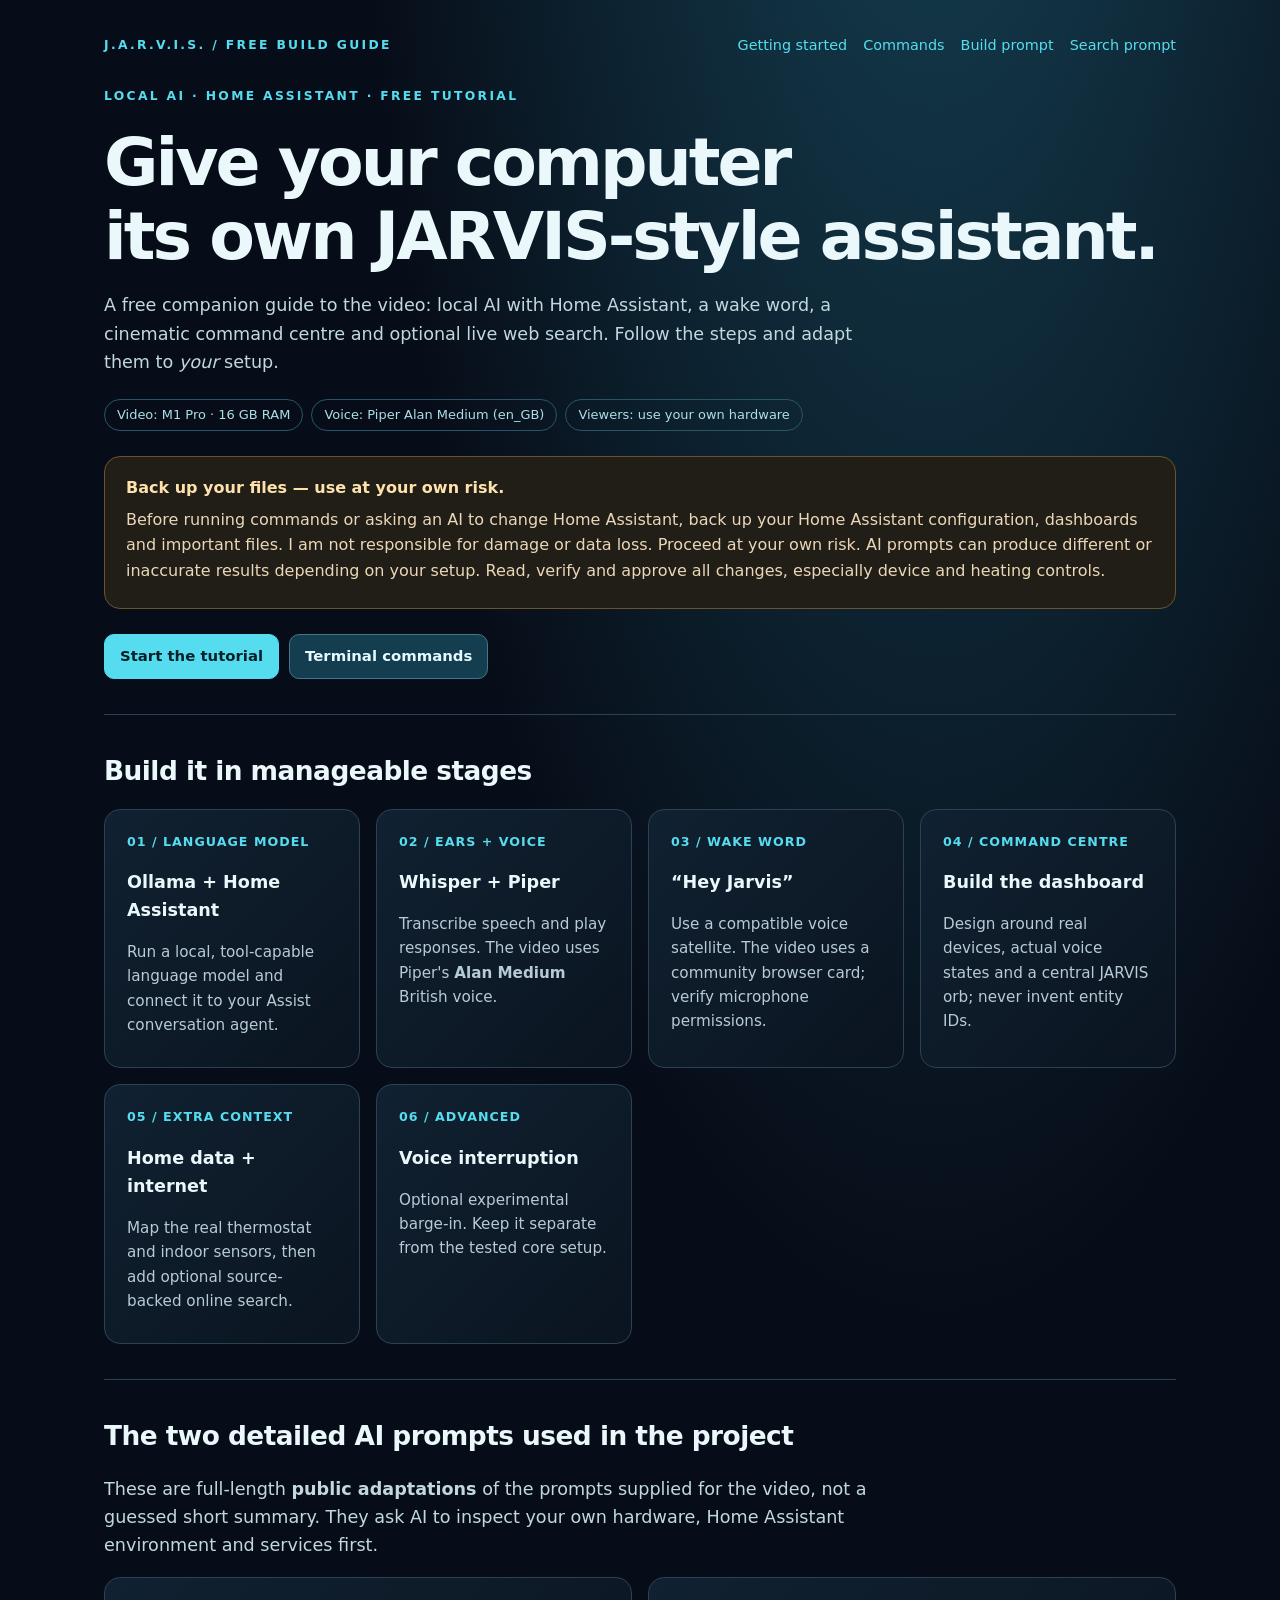
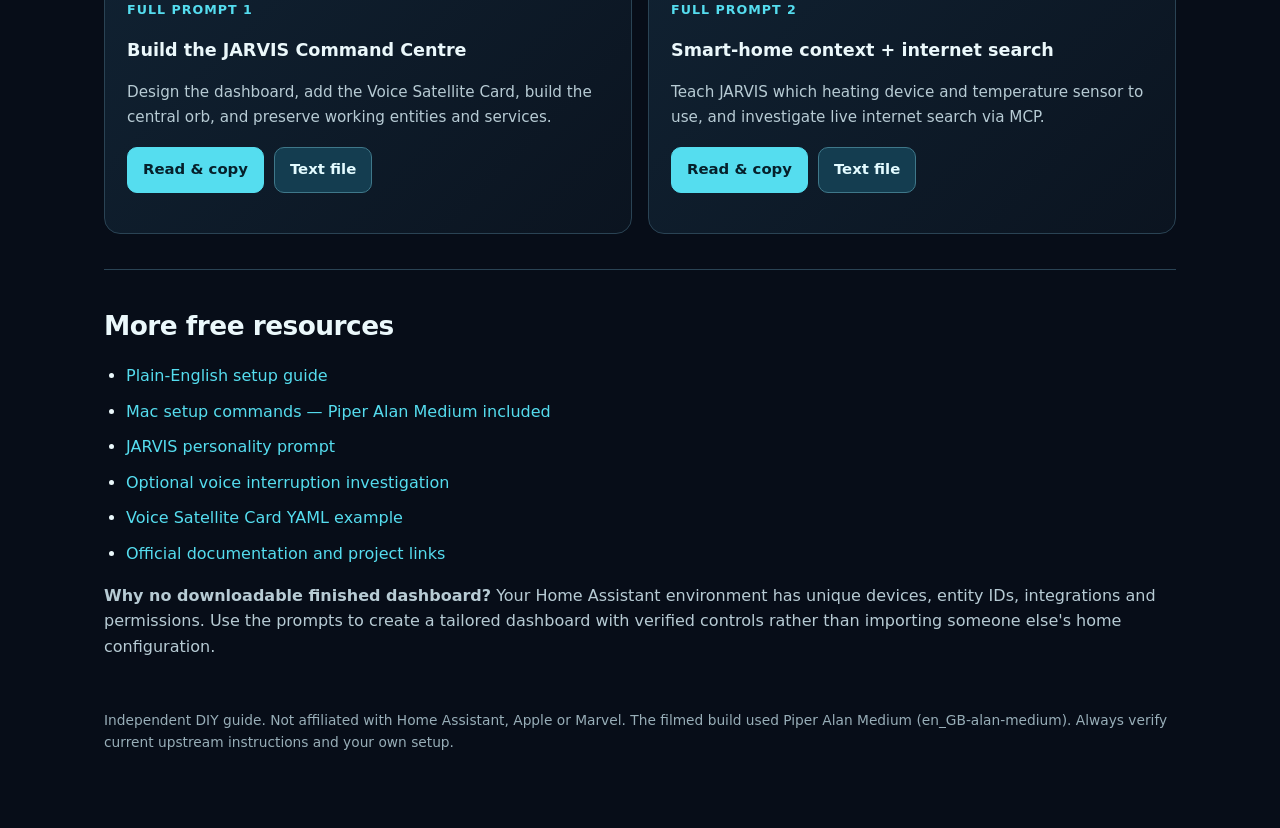
==== index.html @ 4a3fecf7 "Publish JARVIS tutorial website" ====
<!doctype html><html lang="en"><head><meta charset="utf-8"><meta name="viewport" content="width=device-width,initial-scale=1"><meta name="description" content="Free adaptable JARVIS-style Home Assistant build tutorial, prompts and commands. Back up before making changes."><title>Build your own JARVIS | JARVIS Guide</title><link rel="stylesheet" href="assets/site.css"><script defer src="assets/site.js"></script></head><body><main><nav class="header-nav" aria-label="Main navigation"><a href="index.html" class="eyebrow">J.A.R.V.I.S. / FREE BUILD GUIDE</a><div class="nav-links"><a href="START_HERE.html">Getting started</a><a href="docs/COPY_PASTE_COMMANDS.html">Commands</a><a href="prompts/07-full-dashboard-build.html">Build prompt</a><a href="prompts/08-full-home-context-web-search.html">Search prompt</a></div></nav><div class="eyebrow">LOCAL AI · HOME ASSISTANT · FREE TUTORIAL</div><h1>Give your computer<br>its own JARVIS-style assistant.</h1><p class="lead">A free companion guide to the video: local AI with Home Assistant, a wake word, a cinematic command centre and optional live web search. Follow the steps and adapt them to <em>your</em> setup.</p><span class="pill">Video: M1 Pro · 16 GB RAM</span><span class="pill">Voice: Piper Alan Medium (en_GB)</span><span class="pill">Viewers: use your own hardware</span><aside class="notice" role="note"><strong>Back up your files — use at your own risk.</strong><p>Before running commands or asking an AI to change Home Assistant, back up your Home Assistant configuration, dashboards and important files. I am not responsible for damage or data loss. Proceed at your own risk. AI prompts can produce different or inaccurate results depending on your setup. Read, verify and approve all changes, especially device and heating controls.</p></aside><div class="actions"><a class="cta" href="START_HERE.html">Start the tutorial</a><a class="button" href="docs/COPY_PASTE_COMMANDS.html">Terminal commands</a></div><div class="line"></div><h2>Build it in manageable stages</h2><div class="grid">
<article class="tile"><div class="number">01 / LANGUAGE MODEL</div><h3>Ollama + Home Assistant</h3><p>Run a local, tool-capable language model and connect it to your Assist conversation agent.</p></article>
<article class="tile"><div class="number">02 / EARS + VOICE</div><h3>Whisper + Piper</h3><p>Transcribe speech and play responses. The video uses Piper's <strong>Alan Medium</strong> British voice.</p></article>
<article class="tile"><div class="number">03 / WAKE WORD</div><h3>“Hey Jarvis”</h3><p>Use a compatible voice satellite. The video uses a community browser card; verify microphone permissions.</p></article>
<article class="tile"><div class="number">04 / COMMAND CENTRE</div><h3>Build the dashboard</h3><p>Design around real devices, actual voice states and a central JARVIS orb; never invent entity IDs.</p></article>
<article class="tile"><div class="number">05 / EXTRA CONTEXT</div><h3>Home data + internet</h3><p>Map the real thermostat and indoor sensors, then add optional source-backed online search.</p></article>
<article class="tile"><div class="number">06 / ADVANCED</div><h3>Voice interruption</h3><p>Optional experimental barge-in. Keep it separate from the tested core setup.</p></article></div><div class="line"></div><h2>The two detailed AI prompts used in the project</h2><p class="lead">These are full-length <strong>public adaptations</strong> of the prompts supplied for the video, not a guessed short summary. They ask AI to inspect your own hardware, Home Assistant environment and services first.</p><div class="grid"><article class="tile"><div class="number">FULL PROMPT 1</div><h3>Build the JARVIS Command Centre</h3><p>Design the dashboard, add the Voice Satellite Card, build the central orb, and preserve working entities and services.</p><div class="actions"><a class="cta" href="prompts/07-full-dashboard-build.html">Read & copy</a><a class="button" href="prompts/07-full-dashboard-build.txt" download>Text file</a></div></article><article class="tile"><div class="number">FULL PROMPT 2</div><h3>Smart-home context + internet search</h3><p>Teach JARVIS which heating device and temperature sensor to use, and investigate live internet search via MCP.</p><div class="actions"><a class="cta" href="prompts/08-full-home-context-web-search.html">Read & copy</a><a class="button" href="prompts/08-full-home-context-web-search.txt" download>Text file</a></div></article></div><div class="line"></div><h2>More free resources</h2><ul class="links"><li><a href="START_HERE.html">Plain-English setup guide</a></li><li><a href="docs/COPY_PASTE_COMMANDS.html">Mac setup commands — Piper Alan Medium included</a></li><li><a href="prompts/01-personality.html">JARVIS personality prompt</a></li><li><a href="prompts/05-voice-interruption.html">Optional voice interruption investigation</a></li><li><a href="examples/voice-satellite-card.example.html">Voice Satellite Card YAML example</a></li><li><a href="docs/OFFICIAL_LINKS.html">Official documentation and project links</a></li></ul><p class="muted"><strong>Why no downloadable finished dashboard?</strong> Your Home Assistant environment has unique devices, entity IDs, integrations and permissions. Use the prompts to create a tailored dashboard with verified controls rather than importing someone else's home configuration.</p><footer class="foot">Independent DIY guide. Not affiliated with Home Assistant, Apple or Marvel. The filmed build used Piper Alan Medium (en_GB-alan-medium). Always verify current upstream instructions and your own setup.</footer></main></body></html>
---- assets/site.css ----
:root{color-scheme:dark;--bg:#070d18;--surface:#101d2b;--muted:#b7cbd4;--line:#2a4354;--cyan:#55ddef;--text:#ebf8fb;--warm:#f0ba68}*{box-sizing:border-box}html{scroll-behavior:smooth}body{margin:0;background:radial-gradient(ellipse at 73% -25%,#17475a 0,#070d18 45%);color:var(--text);font:16px/1.6 system-ui,-apple-system,Segoe UI,Arial,sans-serif}main{max-width:1120px;margin:auto;padding:34px 24px 75px}a{color:var(--cyan);text-decoration:none}a:hover{text-decoration:underline}.eyebrow{color:var(--cyan);font-size:.77rem;font-weight:800;letter-spacing:.19em;text-transform:uppercase}.header-nav{display:flex;gap:20px;flex-wrap:wrap;align-items:center;justify-content:space-between;margin-bottom:30px}.nav-links{display:flex;gap:16px;flex-wrap:wrap;font-size:.9rem}h1{font-size:clamp(2.15rem,5.4vw,4.15rem);line-height:1.12;letter-spacing:-.045em;margin:18px 0}h2{font-size:1.65rem;margin:32px 0 16px;letter-spacing:-.02em}h3{font-size:1.1rem;margin:16px 0}.lead{max-width:790px;font-size:1.1rem;color:#c1d8de}.muted{color:var(--muted)}.pill{display:inline-block;padding:5px 12px;border-radius:80px;border:1px solid #285568;color:#aedee5;font-size:.81rem;margin:5px 8px 0 0}.panel,.tile,.notice,.prompt-shell{border:1px solid var(--line);border-radius:16px;background:linear-gradient(135deg,#102131,#0b1420)}.panel{padding:22px}.grid{display:grid;grid-template-columns:repeat(auto-fit,minmax(245px,1fr));gap:16px}.tile{padding:22px}.tile p{font-size:.95rem;color:var(--muted);margin-bottom:8px}.number{font-weight:800;color:var(--cyan);font-size:.79rem;letter-spacing:.08em}.line{height:1px;background:var(--line);margin:35px 0}.notice{background:#211e18;border-color:#6c532f;padding:18px 21px;margin:25px 0}.notice strong{color:#ffe2ab}.notice p{margin:6px 0;color:#ebd7b7}.cta,.button{display:inline-flex;align-items:center;justify-content:center;padding:10px 15px;border:1px solid #3f788a;border-radius:10px;background:#143d50;color:#e3fbff;font:inherit;font-size:.93rem;font-weight:700;cursor:pointer;text-decoration:none}.cta{background:var(--cyan);border-color:var(--cyan);color:#06202b}.button:hover,.cta:hover{filter:brightness(1.13);text-decoration:none}.actions{display:flex;gap:10px;flex-wrap:wrap;margin:18px 0}.doc{max-width:920px;margin:auto}.doc p,.doc li{color:#c8d9e0}.doc pre,.prompt-shell pre{overflow:auto;white-space:pre-wrap;overflow-wrap:anywhere;background:#07131d;border:1px solid #234251;border-radius:12px;padding:20px;font:13px/1.65 ui-monospace,SFMono-Regular,Menlo,Consolas,monospace;color:#d5f5f9;max-height:none}.doc pre code{font:inherit;white-space:inherit;color:inherit}.doc blockquote{border-left:3px solid var(--cyan);margin:15px 0;padding:4px 18px;color:#c5e3e8}.doc code{color:#a2edf4} .doc h2{font-size:1.44rem}.doc h3{font-size:1.14rem}.prompt-shell{padding:18px;margin-top:20px}.prompt-shell pre{max-height:720px;overflow:auto}.kicker{color:var(--cyan);font-weight:800;font-size:.84rem;letter-spacing:.05em}.foot{margin-top:50px;color:#98aeb8;font-size:.86rem}.links{padding-left:22px}.links li{margin:10px 0}details{padding:14px 18px;background:#102333;border:1px solid var(--line);border-radius:12px;margin:12px 0}summary{cursor:pointer;font-weight:750}@media(max-width:620px){main{padding:22px 16px 60px}h1{font-size:2.35rem}.grid{grid-template-columns:1fr}.prompt-shell{padding:10px}.prompt-shell pre{font-size:12px;padding:12px}}
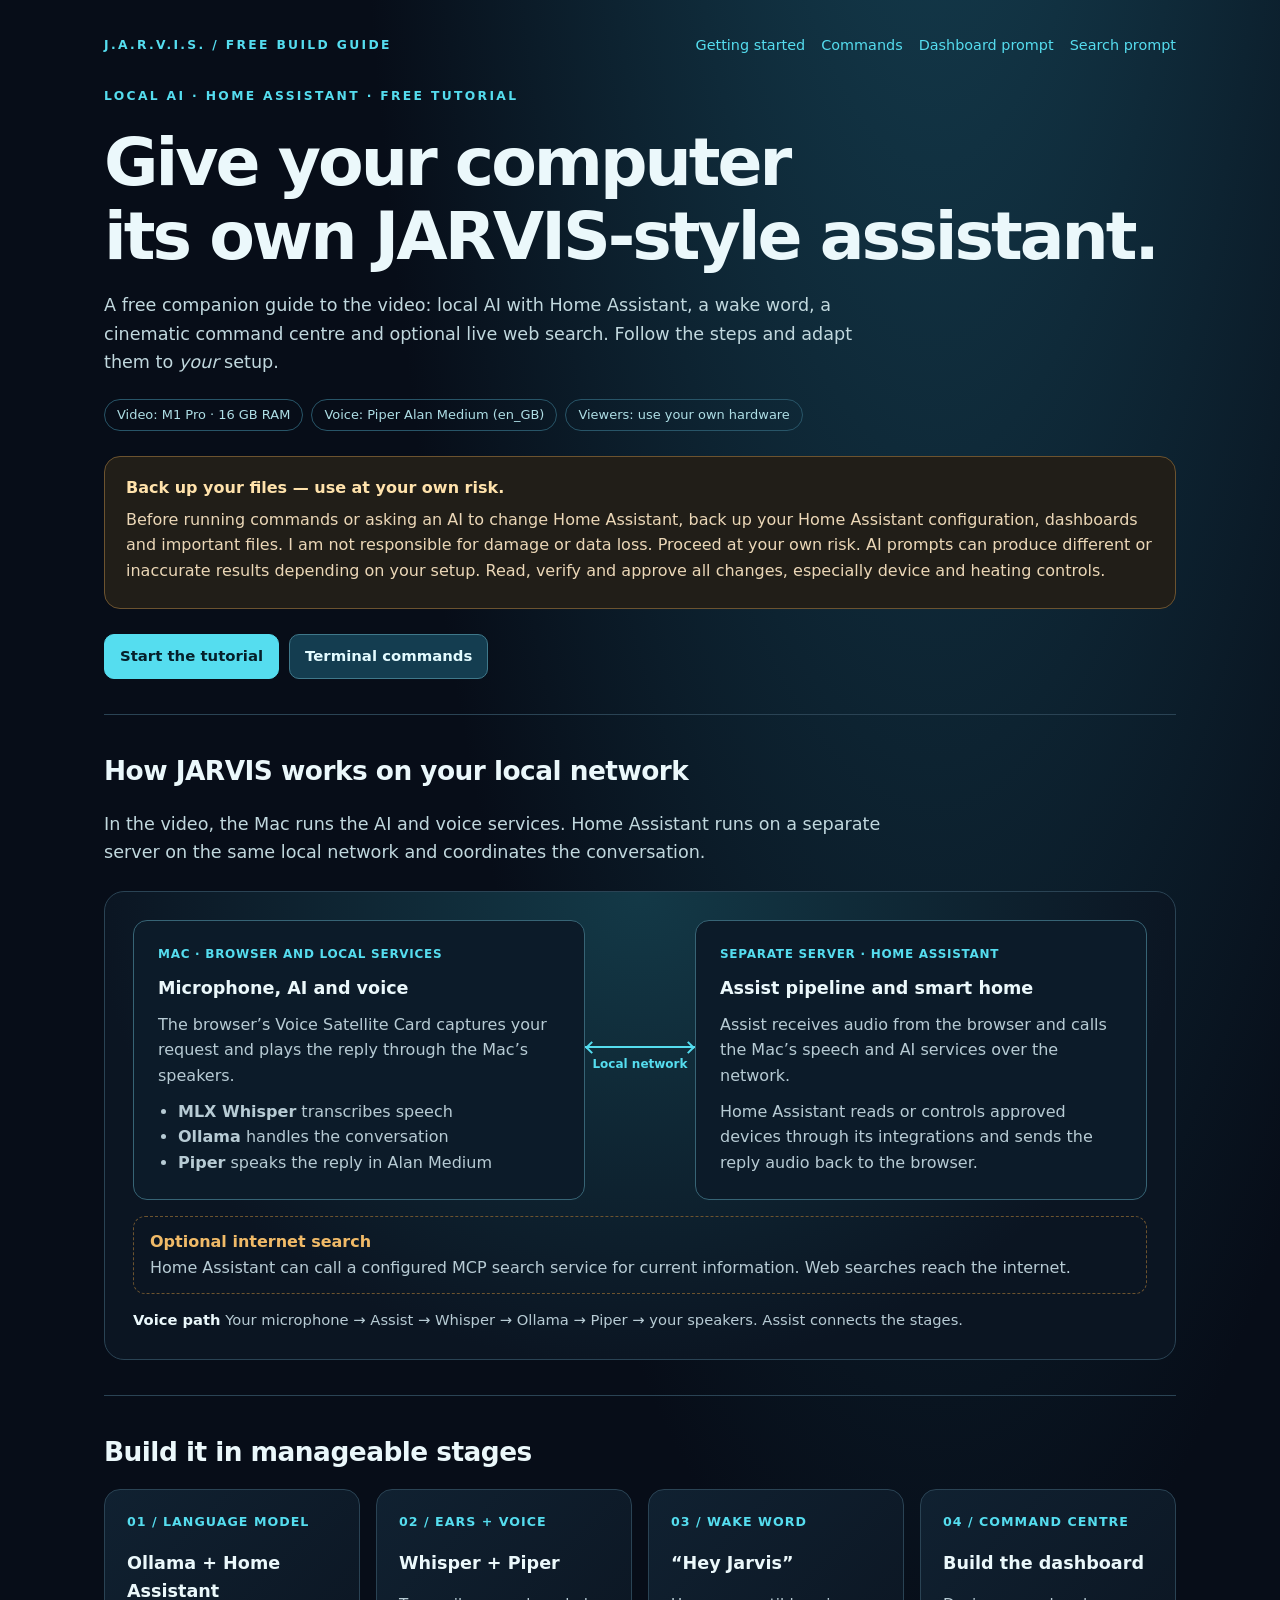
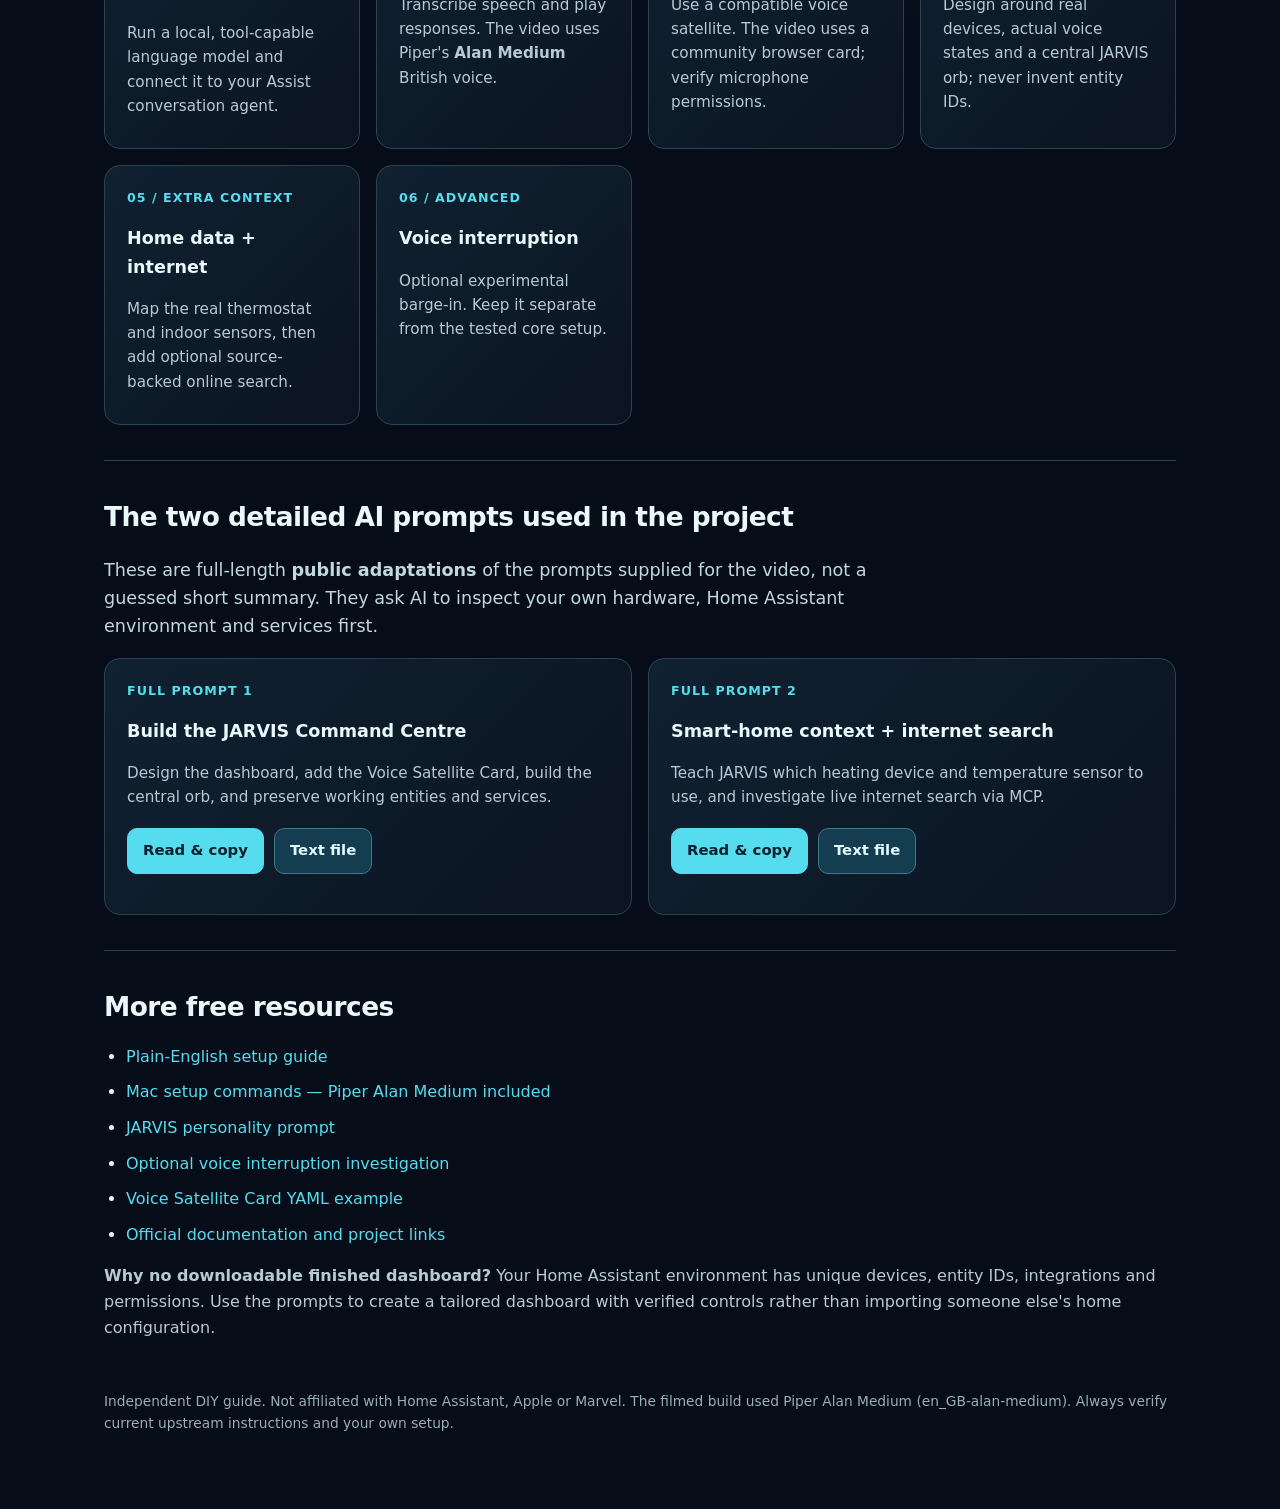
==== commit 742d501a: "Add JARVIS local network diagram to the homepage" ====
--- a/index.html
+++ b/index.html
@@ -1,4 +1,29 @@
-<!doctype html><html lang="en"><head><meta charset="utf-8"><meta name="viewport" content="width=device-width,initial-scale=1"><meta name="description" content="Free adaptable JARVIS-style Home Assistant build tutorial, prompts and commands. Back up before making changes."><title>Build your own JARVIS | JARVIS Guide</title><link rel="stylesheet" href="assets/site.css"><script defer src="assets/site.js"></script></head><body><main><nav class="header-nav" aria-label="Main navigation"><a href="index.html" class="eyebrow">J.A.R.V.I.S. / FREE BUILD GUIDE</a><div class="nav-links"><a href="START_HERE.html">Getting started</a><a href="docs/COPY_PASTE_COMMANDS.html">Commands</a><a href="prompts/07-full-dashboard-build.html">Build prompt</a><a href="prompts/08-full-home-context-web-search.html">Search prompt</a></div></nav><div class="eyebrow">LOCAL AI · HOME ASSISTANT · FREE TUTORIAL</div><h1>Give your computer<br>its own JARVIS-style assistant.</h1><p class="lead">A free companion guide to the video: local AI with Home Assistant, a wake word, a cinematic command centre and optional live web search. Follow the steps and adapt them to <em>your</em> setup.</p><span class="pill">Video: M1 Pro · 16 GB RAM</span><span class="pill">Voice: Piper Alan Medium (en_GB)</span><span class="pill">Viewers: use your own hardware</span><aside class="notice" role="note"><strong>Back up your files — use at your own risk.</strong><p>Before running commands or asking an AI to change Home Assistant, back up your Home Assistant configuration, dashboards and important files. I am not responsible for damage or data loss. Proceed at your own risk. AI prompts can produce different or inaccurate results depending on your setup. Read, verify and approve all changes, especially device and heating controls.</p></aside><div class="actions"><a class="cta" href="START_HERE.html">Start the tutorial</a><a class="button" href="docs/COPY_PASTE_COMMANDS.html">Terminal commands</a></div><div class="line"></div><h2>Build it in manageable stages</h2><div class="grid">
+<!doctype html><html lang="en"><head><meta charset="utf-8"><meta name="viewport" content="width=device-width,initial-scale=1"><meta name="description" content="Free adaptable JARVIS-style Home Assistant build tutorial, prompts and commands. Back up before making changes."><title>Build your own JARVIS | JARVIS Guide</title><link rel="stylesheet" href="assets/site.css"><script defer src="assets/site.js"></script></head><body><main><nav class="header-nav" aria-label="Main navigation"><a href="index.html" class="eyebrow">J.A.R.V.I.S. / FREE BUILD GUIDE</a><div class="nav-links"><a href="START_HERE.html">Getting started</a><a href="docs/COPY_PASTE_COMMANDS.html">Commands</a><a href="prompts/07-full-dashboard-build.html">Dashboard prompt</a><a href="prompts/08-full-home-context-web-search.html">Search prompt</a></div></nav><div class="eyebrow">LOCAL AI · HOME ASSISTANT · FREE TUTORIAL</div><h1>Give your computer<br>its own JARVIS-style assistant.</h1><p class="lead">A free companion guide to the video: local AI with Home Assistant, a wake word, a cinematic command centre and optional live web search. Follow the steps and adapt them to <em>your</em> setup.</p><span class="pill">Video: M1 Pro · 16 GB RAM</span><span class="pill">Voice: Piper Alan Medium (en_GB)</span><span class="pill">Viewers: use your own hardware</span><aside class="notice" role="note"><strong>Back up your files — use at your own risk.</strong><p>Before running commands or asking an AI to change Home Assistant, back up your Home Assistant configuration, dashboards and important files. I am not responsible for damage or data loss. Proceed at your own risk. AI prompts can produce different or inaccurate results depending on your setup. Read, verify and approve all changes, especially device and heating controls.</p></aside><div class="actions"><a class="cta" href="START_HERE.html">Start the tutorial</a><a class="button" href="docs/COPY_PASTE_COMMANDS.html">Terminal commands</a></div><div class="line"></div><section class="architecture" aria-labelledby="architecture-title">
+<h2 id="architecture-title">How JARVIS works on your local network</h2>
+<p class="lead">In the video, the Mac runs the AI and voice services. Home Assistant runs on a separate server on the same local network and coordinates the conversation.</p>
+<figure class="architecture-diagram">
+<div class="architecture-lan">
+<div class="architecture-node">
+<p class="architecture-label">Mac · Browser and local services</p>
+<h3>Microphone, AI and voice</h3>
+<p>The browser’s Voice Satellite Card captures your request and plays the reply through the Mac’s speakers.</p>
+<ul><li><strong>MLX Whisper</strong> transcribes speech</li><li><strong>Ollama</strong> handles the conversation</li><li><strong>Piper</strong> speaks the reply in Alan Medium</li></ul>
+</div>
+<div class="architecture-connection">
+<span class="architecture-arrow" aria-hidden="true"></span>
+<span>Local network</span>
+</div>
+<div class="architecture-node">
+<p class="architecture-label">Separate server · Home Assistant</p>
+<h3>Assist pipeline and smart home</h3>
+<p>Assist receives audio from the browser and calls the Mac’s speech and AI services over the network.</p>
+<p>Home Assistant reads or controls approved devices through its integrations and sends the reply audio back to the browser.</p>
+</div>
+</div>
+<div class="architecture-optional"><strong>Optional internet search</strong><span>Home Assistant can call a configured MCP search service for current information. Web searches reach the internet.</span></div>
+<figcaption><strong>Voice path</strong> Your microphone → Assist → Whisper → Ollama → Piper → your speakers. Assist connects the stages.</figcaption>
+</figure>
+</section><div class="line"></div><h2>Build it in manageable stages</h2><div class="grid">
 <article class="tile"><div class="number">01 / LANGUAGE MODEL</div><h3>Ollama + Home Assistant</h3><p>Run a local, tool-capable language model and connect it to your Assist conversation agent.</p></article>
 <article class="tile"><div class="number">02 / EARS + VOICE</div><h3>Whisper + Piper</h3><p>Transcribe speech and play responses. The video uses Piper's <strong>Alan Medium</strong> British voice.</p></article>
 <article class="tile"><div class="number">03 / WAKE WORD</div><h3>“Hey Jarvis”</h3><p>Use a compatible voice satellite. The video uses a community browser card; verify microphone permissions.</p></article>
--- a/assets/site.css
+++ b/assets/site.css
@@ -1,2 +1,87 @@
 
 :root{color-scheme:dark;--bg:#070d18;--surface:#101d2b;--muted:#b7cbd4;--line:#2a4354;--cyan:#55ddef;--text:#ebf8fb;--warm:#f0ba68}*{box-sizing:border-box}html{scroll-behavior:smooth}body{margin:0;background:radial-gradient(ellipse at 73% -25%,#17475a 0,#070d18 45%);color:var(--text);font:16px/1.6 system-ui,-apple-system,Segoe UI,Arial,sans-serif}main{max-width:1120px;margin:auto;padding:34px 24px 75px}a{color:var(--cyan);text-decoration:none}a:hover{text-decoration:underline}.eyebrow{color:var(--cyan);font-size:.77rem;font-weight:800;letter-spacing:.19em;text-transform:uppercase}.header-nav{display:flex;gap:20px;flex-wrap:wrap;align-items:center;justify-content:space-between;margin-bottom:30px}.nav-links{display:flex;gap:16px;flex-wrap:wrap;font-size:.9rem}h1{font-size:clamp(2.15rem,5.4vw,4.15rem);line-height:1.12;letter-spacing:-.045em;margin:18px 0}h2{font-size:1.65rem;margin:32px 0 16px;letter-spacing:-.02em}h3{font-size:1.1rem;margin:16px 0}.lead{max-width:790px;font-size:1.1rem;color:#c1d8de}.muted{color:var(--muted)}.pill{display:inline-block;padding:5px 12px;border-radius:80px;border:1px solid #285568;color:#aedee5;font-size:.81rem;margin:5px 8px 0 0}.panel,.tile,.notice,.prompt-shell{border:1px solid var(--line);border-radius:16px;background:linear-gradient(135deg,#102131,#0b1420)}.panel{padding:22px}.grid{display:grid;grid-template-columns:repeat(auto-fit,minmax(245px,1fr));gap:16px}.tile{padding:22px}.tile p{font-size:.95rem;color:var(--muted);margin-bottom:8px}.number{font-weight:800;color:var(--cyan);font-size:.79rem;letter-spacing:.08em}.line{height:1px;background:var(--line);margin:35px 0}.notice{background:#211e18;border-color:#6c532f;padding:18px 21px;margin:25px 0}.notice strong{color:#ffe2ab}.notice p{margin:6px 0;color:#ebd7b7}.cta,.button{display:inline-flex;align-items:center;justify-content:center;padding:10px 15px;border:1px solid #3f788a;border-radius:10px;background:#143d50;color:#e3fbff;font:inherit;font-size:.93rem;font-weight:700;cursor:pointer;text-decoration:none}.cta{background:var(--cyan);border-color:var(--cyan);color:#06202b}.button:hover,.cta:hover{filter:brightness(1.13);text-decoration:none}.actions{display:flex;gap:10px;flex-wrap:wrap;margin:18px 0}.doc{max-width:920px;margin:auto}.doc p,.doc li{color:#c8d9e0}.doc pre,.prompt-shell pre{overflow:auto;white-space:pre-wrap;overflow-wrap:anywhere;background:#07131d;border:1px solid #234251;border-radius:12px;padding:20px;font:13px/1.65 ui-monospace,SFMono-Regular,Menlo,Consolas,monospace;color:#d5f5f9;max-height:none}.doc pre code{font:inherit;white-space:inherit;color:inherit}.doc blockquote{border-left:3px solid var(--cyan);margin:15px 0;padding:4px 18px;color:#c5e3e8}.doc code{color:#a2edf4} .doc h2{font-size:1.44rem}.doc h3{font-size:1.14rem}.prompt-shell{padding:18px;margin-top:20px}.prompt-shell pre{max-height:720px;overflow:auto}.kicker{color:var(--cyan);font-weight:800;font-size:.84rem;letter-spacing:.05em}.foot{margin-top:50px;color:#98aeb8;font-size:.86rem}.links{padding-left:22px}.links li{margin:10px 0}details{padding:14px 18px;background:#102333;border:1px solid var(--line);border-radius:12px;margin:12px 0}summary{cursor:pointer;font-weight:750}@media(max-width:620px){main{padding:22px 16px 60px}h1{font-size:2.35rem}.grid{grid-template-columns:1fr}.prompt-shell{padding:10px}.prompt-shell pre{font-size:12px;padding:12px}}
+
+.architecture-diagram {
+  margin: 24px 0 0;
+  padding: clamp(14px, 2.8vw, 28px);
+  border: 1px solid var(--line);
+  border-radius: 20px;
+  background: radial-gradient(ellipse at 50% 0, #133947 0, #0b1522 72%);
+}
+
+.architecture-lan {
+  display: grid;
+  grid-template-columns: minmax(0, 1fr) 110px minmax(0, 1fr);
+  align-items: stretch;
+}
+
+.architecture-node {
+  padding: clamp(16px, 2.2vw, 24px);
+  border: 1px solid #376475;
+  border-radius: 14px;
+  background: #0c1b29;
+}
+
+.architecture-node h3 { margin: 5px 0 10px; }
+.architecture-node p { margin: 0 0 10px; }
+.architecture-node p:last-child { margin-bottom: 0; }
+.architecture-node ul { margin: 10px 0 0; padding-left: 20px; }
+.architecture-node p, .architecture-node ul { color: var(--muted); }
+.architecture-node .architecture-label {
+  color: var(--cyan);
+  font-size: .75rem;
+  font-weight: 800;
+  letter-spacing: .06em;
+  text-transform: uppercase;
+}
+
+.architecture-connection {
+  display: grid;
+  align-content: center;
+  justify-items: center;
+  gap: 7px;
+  color: var(--cyan);
+  font-size: .75rem;
+  font-weight: 750;
+}
+
+.architecture-arrow {
+  position: relative;
+  width: 100%;
+  height: 2px;
+  background: var(--cyan);
+}
+
+.architecture-arrow::before, .architecture-arrow::after {
+  position: absolute;
+  top: -3px;
+  width: 7px;
+  height: 7px;
+  border-top: 2px solid var(--cyan);
+  border-right: 2px solid var(--cyan);
+  content: "";
+}
+
+.architecture-arrow::before { left: 2px; transform: rotate(-135deg); }
+.architecture-arrow::after { right: 2px; transform: rotate(45deg); }
+
+.architecture-optional {
+  display: grid;
+  margin-top: 16px;
+  padding: 12px 16px;
+  border: 1px dashed #6c532f;
+  border-radius: 12px;
+  color: var(--muted);
+}
+
+.architecture-optional strong { color: var(--warm); }
+.architecture-diagram figcaption { margin-top: 14px; color: var(--muted); font-size: .92rem; }
+.architecture-diagram figcaption strong { color: var(--text); }
+
+@media (max-width: 720px) {
+  .architecture-lan { grid-template-columns: 1fr; }
+  .architecture-connection { grid-auto-flow: column; justify-content: center; align-items: center; }
+  .architecture-arrow { width: 2px; height: 40px; }
+  .architecture-arrow::before { top: 2px; left: -3px; transform: rotate(-45deg); }
+  .architecture-arrow::after { top: auto; right: auto; bottom: 2px; left: -3px; transform: rotate(135deg); }
+}
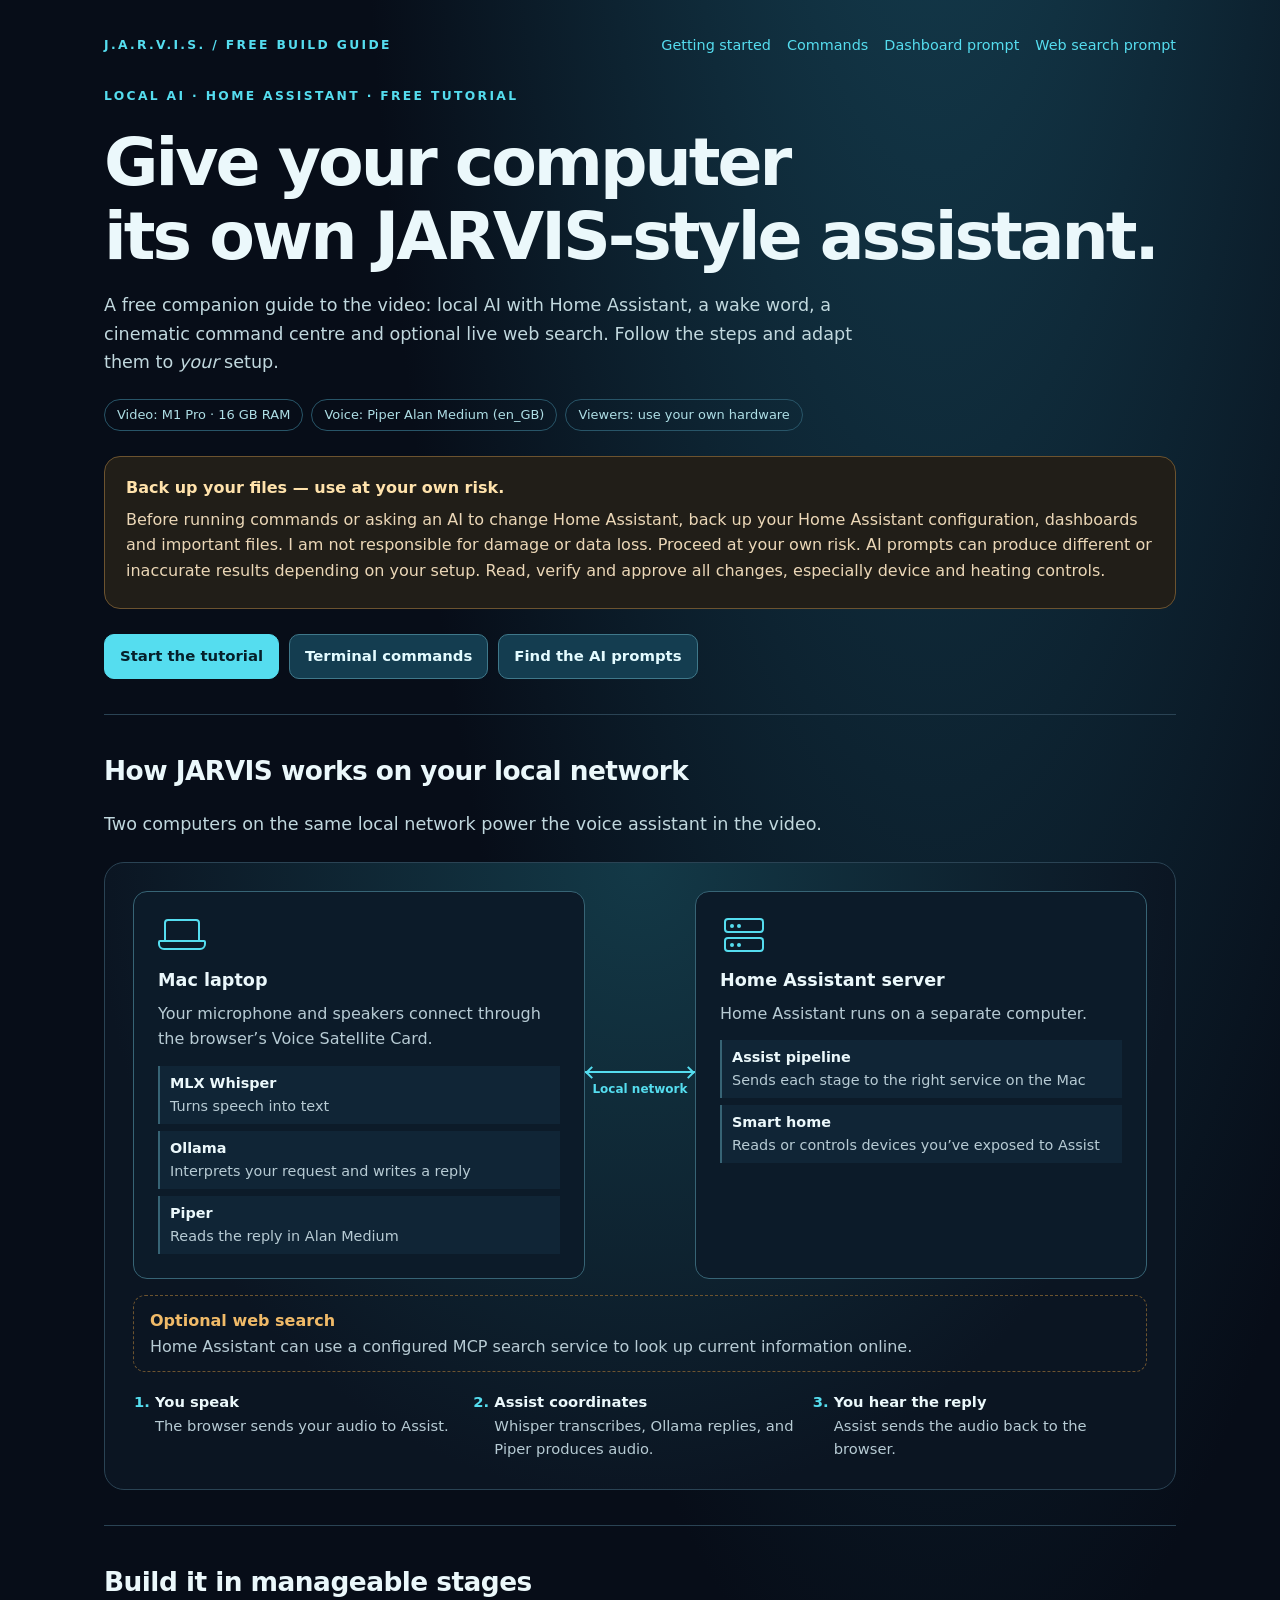
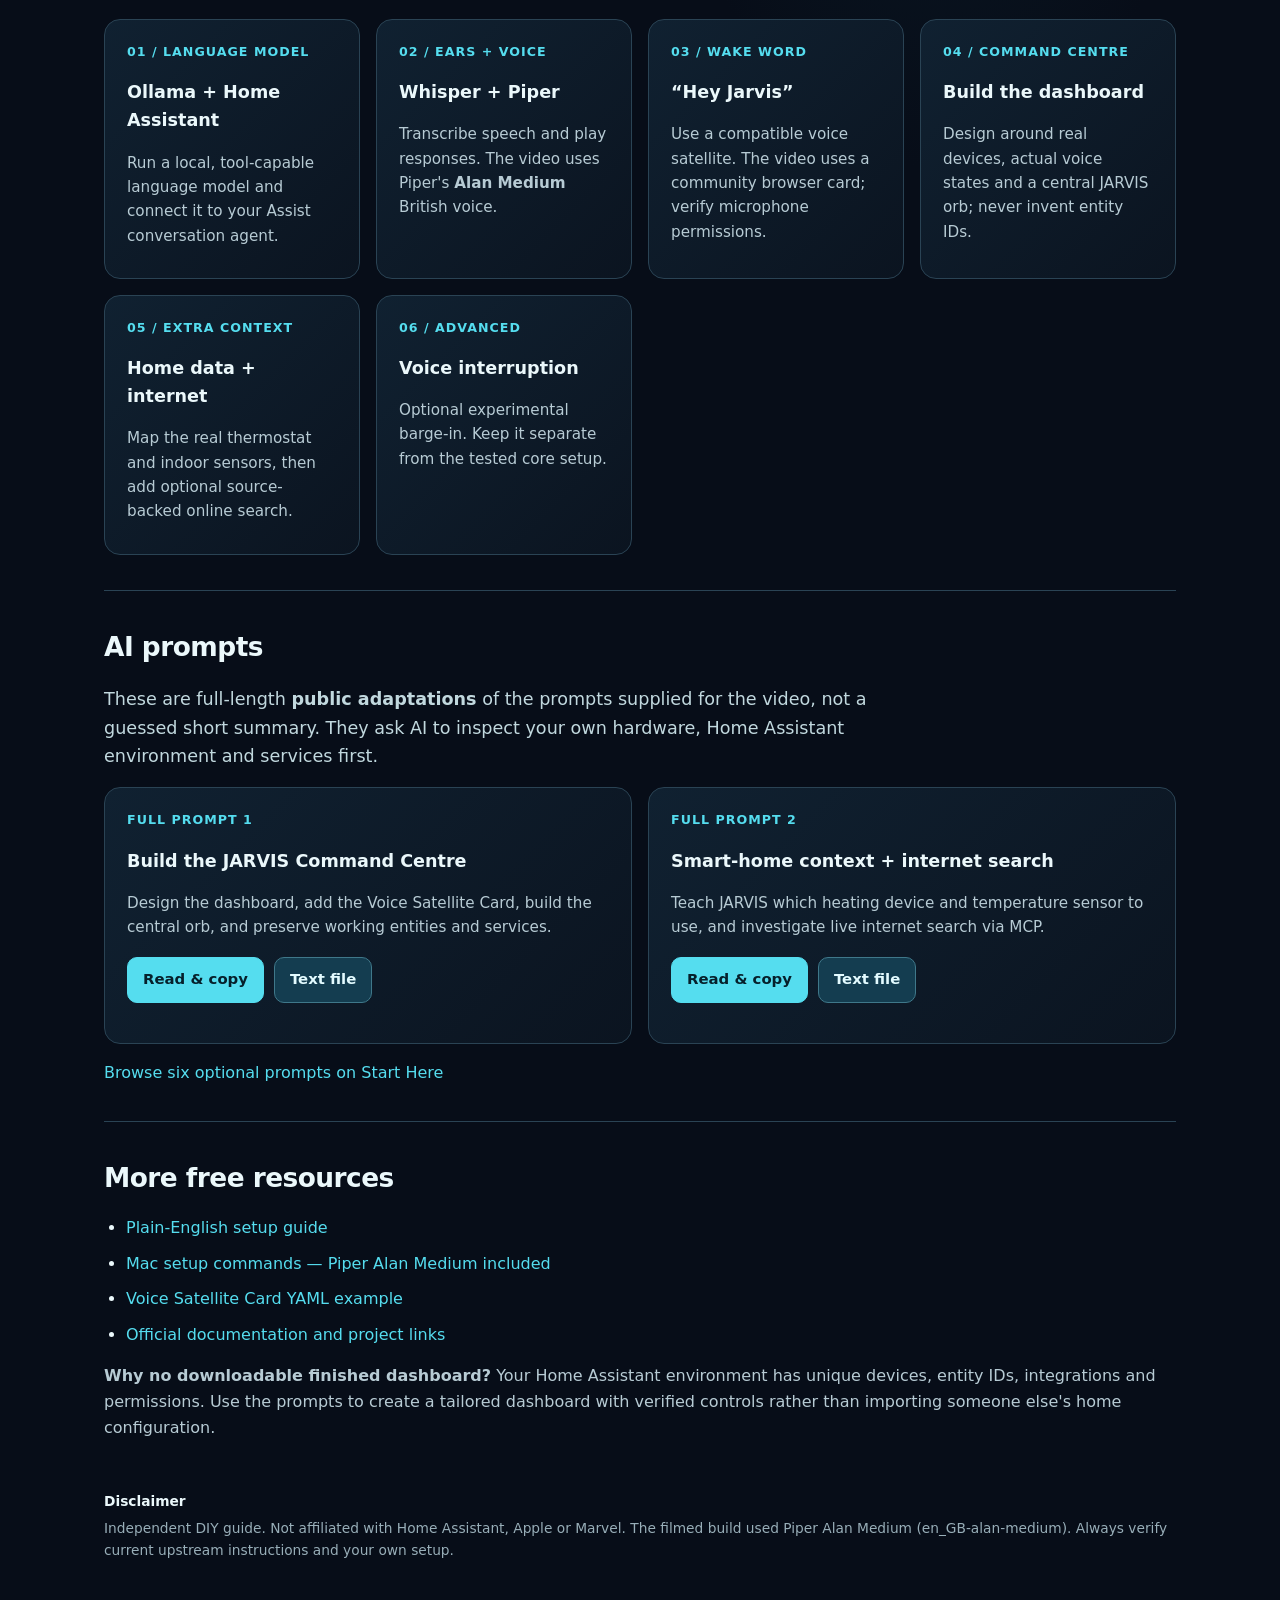
==== commit 285834b8: "Improve prompt discovery and the JARVIS diagram" ====
--- a/index.html
+++ b/index.html
@@ -1,27 +1,41 @@
-<!doctype html><html lang="en"><head><meta charset="utf-8"><meta name="viewport" content="width=device-width,initial-scale=1"><meta name="description" content="Free adaptable JARVIS-style Home Assistant build tutorial, prompts and commands. Back up before making changes."><title>Build your own JARVIS | JARVIS Guide</title><link rel="stylesheet" href="assets/site.css"><script defer src="assets/site.js"></script></head><body><main><nav class="header-nav" aria-label="Main navigation"><a href="index.html" class="eyebrow">J.A.R.V.I.S. / FREE BUILD GUIDE</a><div class="nav-links"><a href="START_HERE.html">Getting started</a><a href="docs/COPY_PASTE_COMMANDS.html">Commands</a><a href="prompts/07-full-dashboard-build.html">Dashboard prompt</a><a href="prompts/08-full-home-context-web-search.html">Search prompt</a></div></nav><div class="eyebrow">LOCAL AI · HOME ASSISTANT · FREE TUTORIAL</div><h1>Give your computer<br>its own JARVIS-style assistant.</h1><p class="lead">A free companion guide to the video: local AI with Home Assistant, a wake word, a cinematic command centre and optional live web search. Follow the steps and adapt them to <em>your</em> setup.</p><span class="pill">Video: M1 Pro · 16 GB RAM</span><span class="pill">Voice: Piper Alan Medium (en_GB)</span><span class="pill">Viewers: use your own hardware</span><aside class="notice" role="note"><strong>Back up your files — use at your own risk.</strong><p>Before running commands or asking an AI to change Home Assistant, back up your Home Assistant configuration, dashboards and important files. I am not responsible for damage or data loss. Proceed at your own risk. AI prompts can produce different or inaccurate results depending on your setup. Read, verify and approve all changes, especially device and heating controls.</p></aside><div class="actions"><a class="cta" href="START_HERE.html">Start the tutorial</a><a class="button" href="docs/COPY_PASTE_COMMANDS.html">Terminal commands</a></div><div class="line"></div><section class="architecture" aria-labelledby="architecture-title">
+<!doctype html><html lang="en"><head><meta charset="utf-8"><meta name="viewport" content="width=device-width,initial-scale=1"><meta name="description" content="Free adaptable JARVIS-style Home Assistant build tutorial, prompts and commands. Back up before making changes."><title>Build your own JARVIS | JARVIS Guide</title><link rel="stylesheet" href="assets/site.css?v=2"><script defer src="assets/site.js"></script></head><body><main><nav class="header-nav" aria-label="Main navigation"><a href="index.html" class="eyebrow">J.A.R.V.I.S. / FREE BUILD GUIDE</a><div class="nav-links"><a href="START_HERE.html">Getting started</a><a href="docs/COPY_PASTE_COMMANDS.html">Commands</a><a href="prompts/07-full-dashboard-build.html">Dashboard prompt</a><a href="prompts/08-full-home-context-web-search.html">Web search prompt</a></div></nav><div class="eyebrow">LOCAL AI · HOME ASSISTANT · FREE TUTORIAL</div><h1>Give your computer<br>its own JARVIS-style assistant.</h1><p class="lead">A free companion guide to the video: local AI with Home Assistant, a wake word, a cinematic command centre and optional live web search. Follow the steps and adapt them to <em>your</em> setup.</p><span class="pill">Video: M1 Pro · 16 GB RAM</span><span class="pill">Voice: Piper Alan Medium (en_GB)</span><span class="pill">Viewers: use your own hardware</span><aside class="notice" role="note"><strong>Back up your files — use at your own risk.</strong><p>Before running commands or asking an AI to change Home Assistant, back up your Home Assistant configuration, dashboards and important files. I am not responsible for damage or data loss. Proceed at your own risk. AI prompts can produce different or inaccurate results depending on your setup. Read, verify and approve all changes, especially device and heating controls.</p></aside><div class="actions"><a class="cta" href="START_HERE.html">Start the tutorial</a><a class="button" href="docs/COPY_PASTE_COMMANDS.html">Terminal commands</a><a class="button" href="#ai-prompts">Find the AI prompts</a></div><div class="line"></div><section class="architecture" aria-labelledby="architecture-title">
 <h2 id="architecture-title">How JARVIS works on your local network</h2>
-<p class="lead">In the video, the Mac runs the AI and voice services. Home Assistant runs on a separate server on the same local network and coordinates the conversation.</p>
+<p class="lead">Two computers on the same local network power the voice assistant in the video.</p>
 <figure class="architecture-diagram">
 <div class="architecture-lan">
 <div class="architecture-node">
-<p class="architecture-label">Mac · Browser and local services</p>
-<h3>Microphone, AI and voice</h3>
-<p>The browser’s Voice Satellite Card captures your request and plays the reply through the Mac’s speakers.</p>
-<ul><li><strong>MLX Whisper</strong> transcribes speech</li><li><strong>Ollama</strong> handles the conversation</li><li><strong>Piper</strong> speaks the reply in Alan Medium</li></ul>
+<span class="architecture-icon architecture-icon-laptop" aria-hidden="true"></span>
+<h3>Mac laptop</h3>
+<p>Your microphone and speakers connect through the browser’s Voice Satellite Card.</p>
+<ul class="architecture-services">
+<li><strong>MLX Whisper</strong> <span>Turns speech into text</span></li>
+<li><strong>Ollama</strong> <span>Interprets your request and writes a reply</span></li>
+<li><strong>Piper</strong> <span>Reads the reply in Alan Medium</span></li>
+</ul>
 </div>
 <div class="architecture-connection">
 <span class="architecture-arrow" aria-hidden="true"></span>
 <span>Local network</span>
 </div>
 <div class="architecture-node">
-<p class="architecture-label">Separate server · Home Assistant</p>
-<h3>Assist pipeline and smart home</h3>
-<p>Assist receives audio from the browser and calls the Mac’s speech and AI services over the network.</p>
-<p>Home Assistant reads or controls approved devices through its integrations and sends the reply audio back to the browser.</p>
+<span class="architecture-icon architecture-icon-server" aria-hidden="true"></span>
+<h3>Home Assistant server</h3>
+<p>Home Assistant runs on a separate computer.</p>
+<ul class="architecture-services">
+<li><strong>Assist pipeline</strong> <span>Sends each stage to the right service on the Mac</span></li>
+<li><strong>Smart home</strong> <span>Reads or controls devices you’ve exposed to Assist</span></li>
+</ul>
 </div>
 </div>
-<div class="architecture-optional"><strong>Optional internet search</strong><span>Home Assistant can call a configured MCP search service for current information. Web searches reach the internet.</span></div>
-<figcaption><strong>Voice path</strong> Your microphone → Assist → Whisper → Ollama → Piper → your speakers. Assist connects the stages.</figcaption>
+
+<div class="architecture-optional"><strong>Optional web search</strong><span>Home Assistant can use a configured MCP search service to look up current information online.</span></div>
+<figcaption class="architecture-flow">
+<ol>
+<li><strong>You speak</strong><span>The browser sends your audio to Assist.</span></li>
+<li><strong>Assist coordinates</strong><span>Whisper transcribes, Ollama replies, and Piper produces audio.</span></li>
+<li><strong>You hear the reply</strong><span>Assist sends the audio back to the browser.</span></li>
+</ol>
+</figcaption>
 </figure>
 </section><div class="line"></div><h2>Build it in manageable stages</h2><div class="grid">
 <article class="tile"><div class="number">01 / LANGUAGE MODEL</div><h3>Ollama + Home Assistant</h3><p>Run a local, tool-capable language model and connect it to your Assist conversation agent.</p></article>
@@ -29,4 +43,4 @@
 <article class="tile"><div class="number">03 / WAKE WORD</div><h3>“Hey Jarvis”</h3><p>Use a compatible voice satellite. The video uses a community browser card; verify microphone permissions.</p></article>
 <article class="tile"><div class="number">04 / COMMAND CENTRE</div><h3>Build the dashboard</h3><p>Design around real devices, actual voice states and a central JARVIS orb; never invent entity IDs.</p></article>
 <article class="tile"><div class="number">05 / EXTRA CONTEXT</div><h3>Home data + internet</h3><p>Map the real thermostat and indoor sensors, then add optional source-backed online search.</p></article>
-<article class="tile"><div class="number">06 / ADVANCED</div><h3>Voice interruption</h3><p>Optional experimental barge-in. Keep it separate from the tested core setup.</p></article></div><div class="line"></div><h2>The two detailed AI prompts used in the project</h2><p class="lead">These are full-length <strong>public adaptations</strong> of the prompts supplied for the video, not a guessed short summary. They ask AI to inspect your own hardware, Home Assistant environment and services first.</p><div class="grid"><article class="tile"><div class="number">FULL PROMPT 1</div><h3>Build the JARVIS Command Centre</h3><p>Design the dashboard, add the Voice Satellite Card, build the central orb, and preserve working entities and services.</p><div class="actions"><a class="cta" href="prompts/07-full-dashboard-build.html">Read & copy</a><a class="button" href="prompts/07-full-dashboard-build.txt" download>Text file</a></div></article><article class="tile"><div class="number">FULL PROMPT 2</div><h3>Smart-home context + internet search</h3><p>Teach JARVIS which heating device and temperature sensor to use, and investigate live internet search via MCP.</p><div class="actions"><a class="cta" href="prompts/08-full-home-context-web-search.html">Read & copy</a><a class="button" href="prompts/08-full-home-context-web-search.txt" download>Text file</a></div></article></div><div class="line"></div><h2>More free resources</h2><ul class="links"><li><a href="START_HERE.html">Plain-English setup guide</a></li><li><a href="docs/COPY_PASTE_COMMANDS.html">Mac setup commands — Piper Alan Medium included</a></li><li><a href="prompts/01-personality.html">JARVIS personality prompt</a></li><li><a href="prompts/05-voice-interruption.html">Optional voice interruption investigation</a></li><li><a href="examples/voice-satellite-card.example.html">Voice Satellite Card YAML example</a></li><li><a href="docs/OFFICIAL_LINKS.html">Official documentation and project links</a></li></ul><p class="muted"><strong>Why no downloadable finished dashboard?</strong> Your Home Assistant environment has unique devices, entity IDs, integrations and permissions. Use the prompts to create a tailored dashboard with verified controls rather than importing someone else's home configuration.</p><footer class="foot">Independent DIY guide. Not affiliated with Home Assistant, Apple or Marvel. The filmed build used Piper Alan Medium (en_GB-alan-medium). Always verify current upstream instructions and your own setup.</footer></main></body></html>+<article class="tile"><div class="number">06 / ADVANCED</div><h3>Voice interruption</h3><p>Optional experimental barge-in. Keep it separate from the tested core setup.</p></article></div><div class="line"></div><h2 id="ai-prompts">AI prompts</h2><p class="lead">These are full-length <strong>public adaptations</strong> of the prompts supplied for the video, not a guessed short summary. They ask AI to inspect your own hardware, Home Assistant environment and services first.</p><div class="grid"><article class="tile"><div class="number">FULL PROMPT 1</div><h3>Build the JARVIS Command Centre</h3><p>Design the dashboard, add the Voice Satellite Card, build the central orb, and preserve working entities and services.</p><div class="actions"><a class="cta" href="prompts/07-full-dashboard-build.html">Read & copy</a><a class="button" href="prompts/07-full-dashboard-build.txt" download>Text file</a></div></article><article class="tile"><div class="number">FULL PROMPT 2</div><h3>Smart-home context + internet search</h3><p>Teach JARVIS which heating device and temperature sensor to use, and investigate live internet search via MCP.</p><div class="actions"><a class="cta" href="prompts/08-full-home-context-web-search.html">Read & copy</a><a class="button" href="prompts/08-full-home-context-web-search.txt" download>Text file</a></div></article></div><p><a href="START_HERE.html#optional-prompts">Browse six optional prompts on Start Here</a></p><div class="line"></div><h2>More free resources</h2><ul class="links"><li><a href="START_HERE.html">Plain-English setup guide</a></li><li><a href="docs/COPY_PASTE_COMMANDS.html">Mac setup commands — Piper Alan Medium included</a></li><li><a href="examples/voice-satellite-card.example.html">Voice Satellite Card YAML example</a></li><li><a href="docs/OFFICIAL_LINKS.html">Official documentation and project links</a></li></ul><p class="muted"><strong>Why no downloadable finished dashboard?</strong> Your Home Assistant environment has unique devices, entity IDs, integrations and permissions. Use the prompts to create a tailored dashboard with verified controls rather than importing someone else's home configuration.</p><footer class="foot"><p><strong>Disclaimer</strong></p><p>Independent DIY guide. Not affiliated with Home Assistant, Apple or Marvel. The filmed build used Piper Alan Medium (en_GB-alan-medium). Always verify current upstream instructions and your own setup.</p></footer></main></body></html>
--- a/assets/site.css
+++ b/assets/site.css
@@ -22,18 +22,71 @@
   background: #0c1b29;
 }
 
-.architecture-node h3 { margin: 5px 0 10px; }
-.architecture-node p { margin: 0 0 10px; }
-.architecture-node p:last-child { margin-bottom: 0; }
-.architecture-node ul { margin: 10px 0 0; padding-left: 20px; }
-.architecture-node p, .architecture-node ul { color: var(--muted); }
-.architecture-node .architecture-label {
+.architecture-node h3 { margin: 10px 0 6px; }
+.architecture-node p { margin: 0; color: var(--muted); }
+
+.architecture-icon {
+  position: relative;
+  display: block;
+  width: 48px;
+  height: 40px;
   color: var(--cyan);
-  font-size: .75rem;
-  font-weight: 800;
-  letter-spacing: .06em;
-  text-transform: uppercase;
 }
+
+.architecture-icon::before, .architecture-icon::after {
+  position: absolute;
+  content: "";
+}
+
+.architecture-icon-laptop::before {
+  inset: 3px 6px 11px;
+  border: 2px solid currentColor;
+  border-radius: 4px 4px 0 0;
+}
+
+.architecture-icon-laptop::after {
+  inset: auto 0 6px;
+  height: 6px;
+  border: 2px solid currentColor;
+  border-radius: 2px 2px 6px 6px;
+  background: #0c1b29;
+}
+
+.architecture-icon-server::before {
+  inset: 2px 4px 23px;
+  border: 2px solid currentColor;
+  border-radius: 4px;
+  box-shadow: 0 19px 0 -2px #0c1b29, 0 19px 0 0 currentColor;
+}
+
+.architecture-icon-server::after {
+  top: 8px;
+  left: 10px;
+  width: 4px;
+  height: 4px;
+  border-radius: 50%;
+  background: currentColor;
+  box-shadow: 0 19px currentColor, 7px 0 currentColor, 7px 19px currentColor;
+}
+
+.architecture-services {
+  display: grid;
+  gap: 7px;
+  margin: 14px 0 0;
+  padding: 0;
+  list-style: none;
+}
+
+.architecture-services li {
+  display: grid;
+  padding: 6px 10px;
+  border-left: 2px solid #376475;
+  background: #102536;
+  color: var(--muted);
+  font-size: .9rem;
+}
+
+.architecture-services strong { color: var(--text); }
 
 .architecture-connection {
   display: grid;
@@ -75,11 +128,36 @@
 }
 
 .architecture-optional strong { color: var(--warm); }
-.architecture-diagram figcaption { margin-top: 14px; color: var(--muted); font-size: .92rem; }
-.architecture-diagram figcaption strong { color: var(--text); }
+.architecture-flow ol {
+  display: grid;
+  grid-template-columns: repeat(3, minmax(0, 1fr));
+  gap: 8px 26px;
+  margin: 18px 0 0;
+  padding-left: 22px;
+  color: var(--muted);
+  font-size: .92rem;
+}
+
+.architecture-flow li::marker { color: var(--cyan); font-weight: 750; }
+.architecture-flow strong { display: block; color: var(--text); }
+
+.optional-prompt summary { padding: 3px 0; }
+.optional-prompt summary::marker { color: var(--cyan); }
+.optional-prompt summary span {
+  display: block;
+  margin-left: 1rem;
+  color: var(--muted);
+  font-size: .9rem;
+  font-weight: 400;
+}
+
+.optional-prompt[open] { border-color: #376475; }
+.optional-prompt-content { min-width: 0; }
+.foot p { margin: 0 0 5px; }
+.foot strong { color: var(--text); }
 
 @media (max-width: 720px) {
-  .architecture-lan { grid-template-columns: 1fr; }
+  .architecture-lan, .architecture-flow ol { grid-template-columns: 1fr; }
   .architecture-connection { grid-auto-flow: column; justify-content: center; align-items: center; }
   .architecture-arrow { width: 2px; height: 40px; }
   .architecture-arrow::before { top: 2px; left: -3px; transform: rotate(-45deg); }
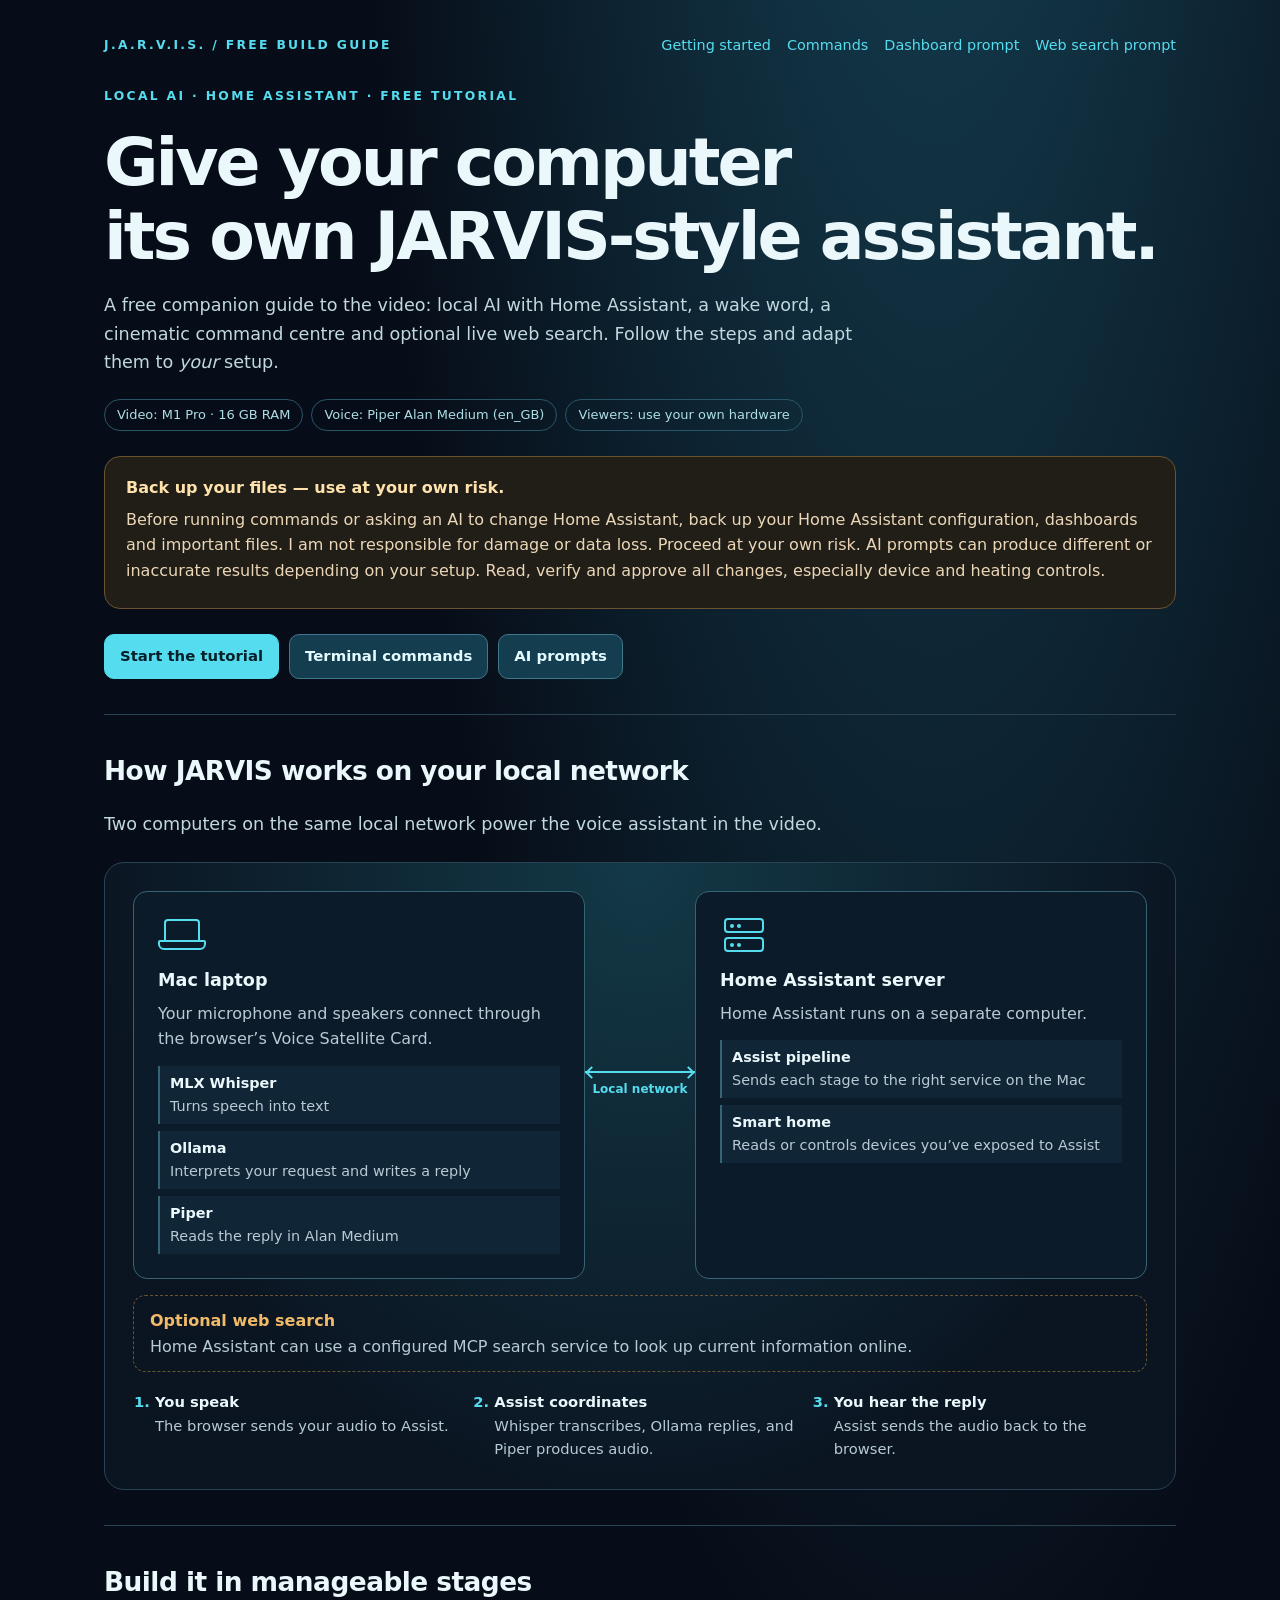
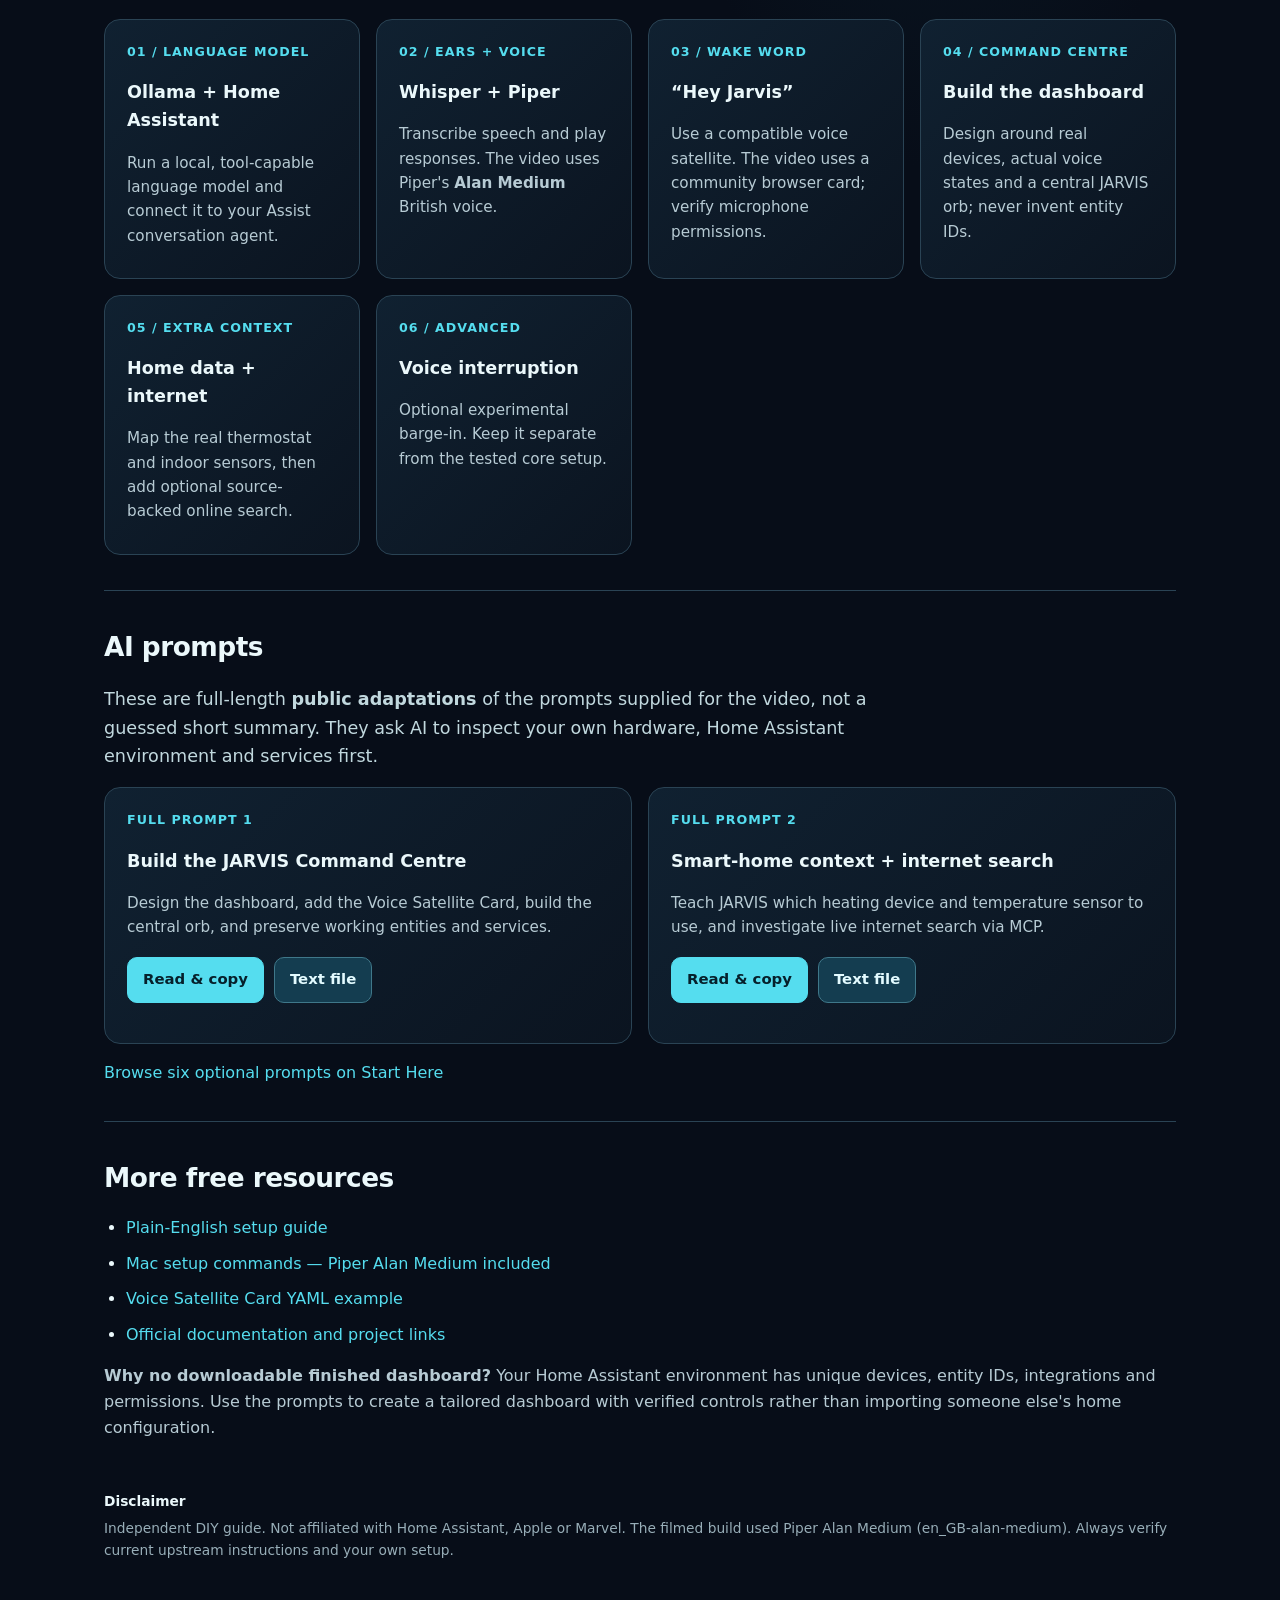
==== commit 4968430f: "Rename homepage button to AI prompts" ====
--- a/index.html
+++ b/index.html
@@ -1,4 +1,4 @@
-<!doctype html><html lang="en"><head><meta charset="utf-8"><meta name="viewport" content="width=device-width,initial-scale=1"><meta name="description" content="Free adaptable JARVIS-style Home Assistant build tutorial, prompts and commands. Back up before making changes."><title>Build your own JARVIS | JARVIS Guide</title><link rel="stylesheet" href="assets/site.css?v=2"><script defer src="assets/site.js"></script></head><body><main><nav class="header-nav" aria-label="Main navigation"><a href="index.html" class="eyebrow">J.A.R.V.I.S. / FREE BUILD GUIDE</a><div class="nav-links"><a href="START_HERE.html">Getting started</a><a href="docs/COPY_PASTE_COMMANDS.html">Commands</a><a href="prompts/07-full-dashboard-build.html">Dashboard prompt</a><a href="prompts/08-full-home-context-web-search.html">Web search prompt</a></div></nav><div class="eyebrow">LOCAL AI · HOME ASSISTANT · FREE TUTORIAL</div><h1>Give your computer<br>its own JARVIS-style assistant.</h1><p class="lead">A free companion guide to the video: local AI with Home Assistant, a wake word, a cinematic command centre and optional live web search. Follow the steps and adapt them to <em>your</em> setup.</p><span class="pill">Video: M1 Pro · 16 GB RAM</span><span class="pill">Voice: Piper Alan Medium (en_GB)</span><span class="pill">Viewers: use your own hardware</span><aside class="notice" role="note"><strong>Back up your files — use at your own risk.</strong><p>Before running commands or asking an AI to change Home Assistant, back up your Home Assistant configuration, dashboards and important files. I am not responsible for damage or data loss. Proceed at your own risk. AI prompts can produce different or inaccurate results depending on your setup. Read, verify and approve all changes, especially device and heating controls.</p></aside><div class="actions"><a class="cta" href="START_HERE.html">Start the tutorial</a><a class="button" href="docs/COPY_PASTE_COMMANDS.html">Terminal commands</a><a class="button" href="#ai-prompts">Find the AI prompts</a></div><div class="line"></div><section class="architecture" aria-labelledby="architecture-title">
+<!doctype html><html lang="en"><head><meta charset="utf-8"><meta name="viewport" content="width=device-width,initial-scale=1"><meta name="description" content="Free adaptable JARVIS-style Home Assistant build tutorial, prompts and commands. Back up before making changes."><title>Build your own JARVIS | JARVIS Guide</title><link rel="stylesheet" href="assets/site.css?v=2"><script defer src="assets/site.js"></script></head><body><main><nav class="header-nav" aria-label="Main navigation"><a href="index.html" class="eyebrow">J.A.R.V.I.S. / FREE BUILD GUIDE</a><div class="nav-links"><a href="START_HERE.html">Getting started</a><a href="docs/COPY_PASTE_COMMANDS.html">Commands</a><a href="prompts/07-full-dashboard-build.html">Dashboard prompt</a><a href="prompts/08-full-home-context-web-search.html">Web search prompt</a></div></nav><div class="eyebrow">LOCAL AI · HOME ASSISTANT · FREE TUTORIAL</div><h1>Give your computer<br>its own JARVIS-style assistant.</h1><p class="lead">A free companion guide to the video: local AI with Home Assistant, a wake word, a cinematic command centre and optional live web search. Follow the steps and adapt them to <em>your</em> setup.</p><span class="pill">Video: M1 Pro · 16 GB RAM</span><span class="pill">Voice: Piper Alan Medium (en_GB)</span><span class="pill">Viewers: use your own hardware</span><aside class="notice" role="note"><strong>Back up your files — use at your own risk.</strong><p>Before running commands or asking an AI to change Home Assistant, back up your Home Assistant configuration, dashboards and important files. I am not responsible for damage or data loss. Proceed at your own risk. AI prompts can produce different or inaccurate results depending on your setup. Read, verify and approve all changes, especially device and heating controls.</p></aside><div class="actions"><a class="cta" href="START_HERE.html">Start the tutorial</a><a class="button" href="docs/COPY_PASTE_COMMANDS.html">Terminal commands</a><a class="button" href="#ai-prompts">AI prompts</a></div><div class="line"></div><section class="architecture" aria-labelledby="architecture-title">
 <h2 id="architecture-title">How JARVIS works on your local network</h2>
 <p class="lead">Two computers on the same local network power the voice assistant in the video.</p>
 <figure class="architecture-diagram">
--- a/assets/site.css
+++ b/assets/site.css
@@ -141,6 +141,8 @@
 .architecture-flow li::marker { color: var(--cyan); font-weight: 750; }
 .architecture-flow strong { display: block; color: var(--text); }
 
+.doc a { overflow-wrap: anywhere; }
+
 .optional-prompt summary { padding: 3px 0; }
 .optional-prompt summary::marker { color: var(--cyan); }
 .optional-prompt summary span {
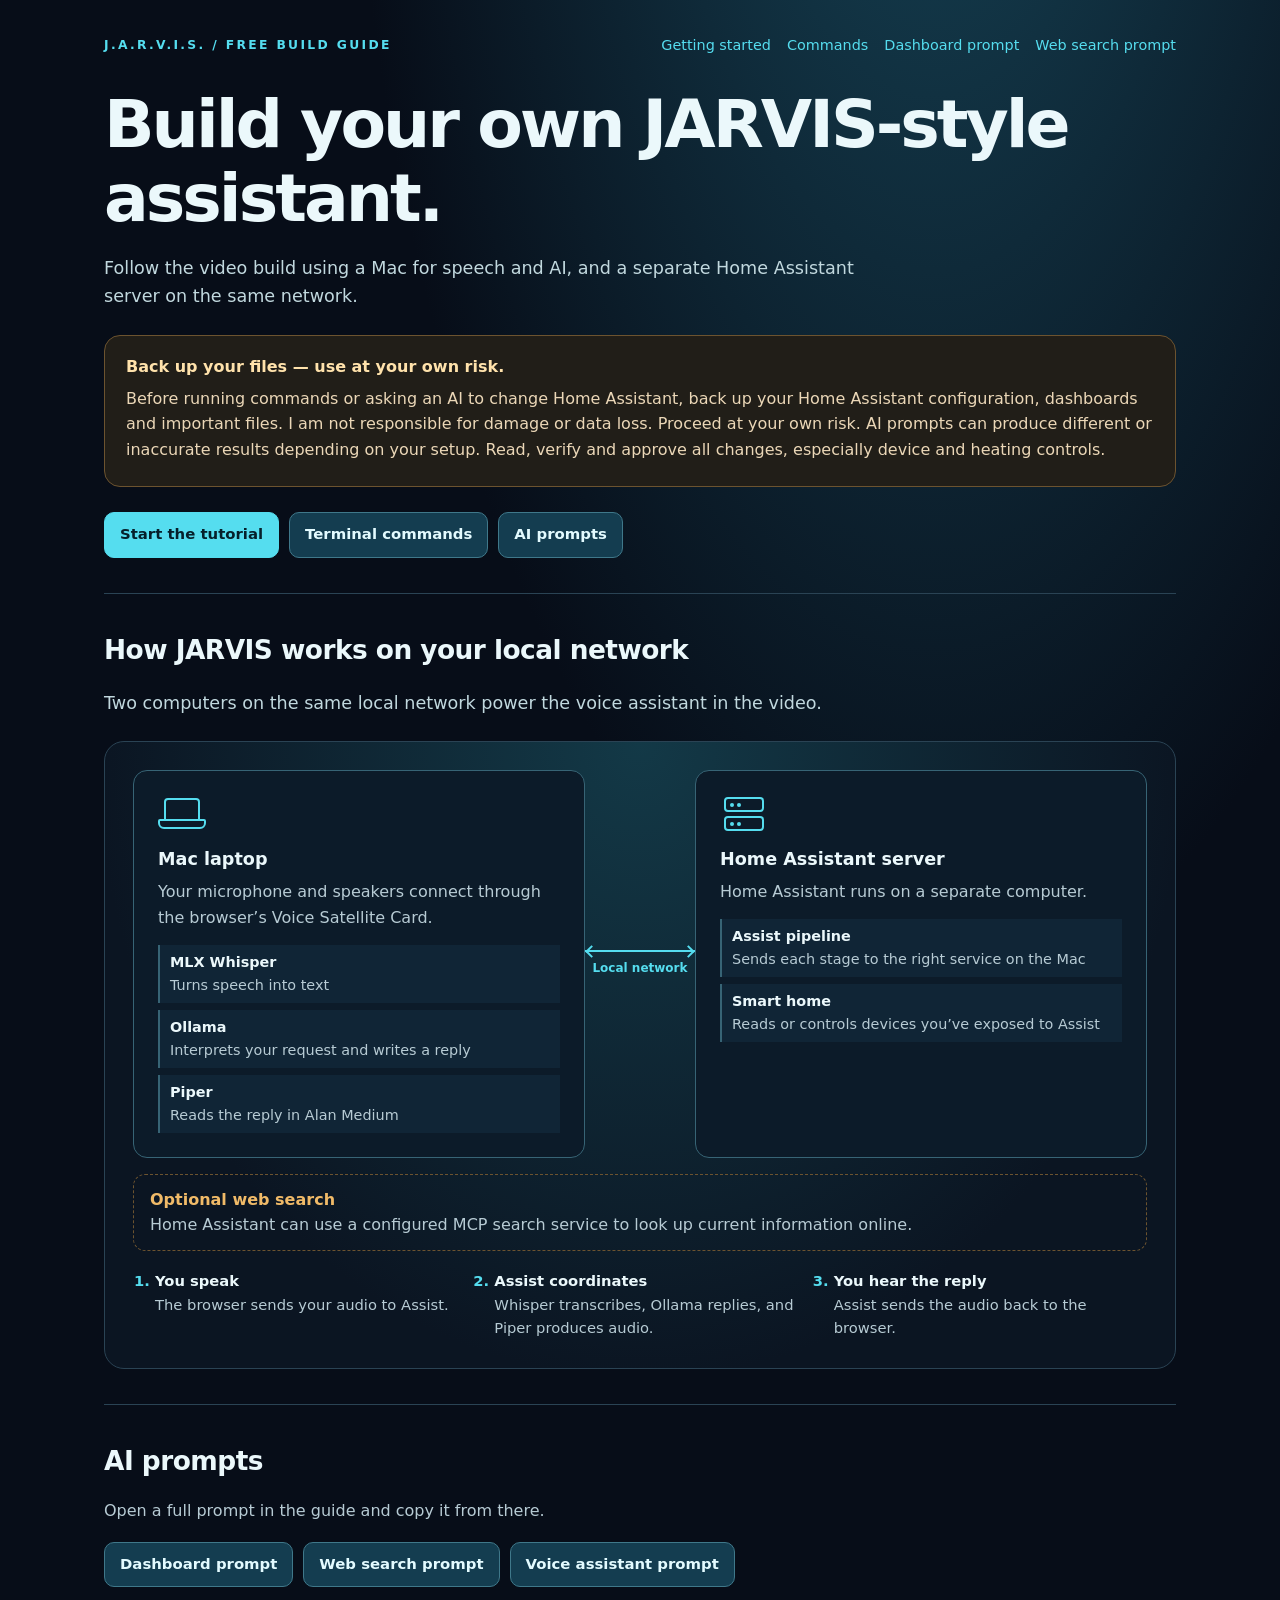
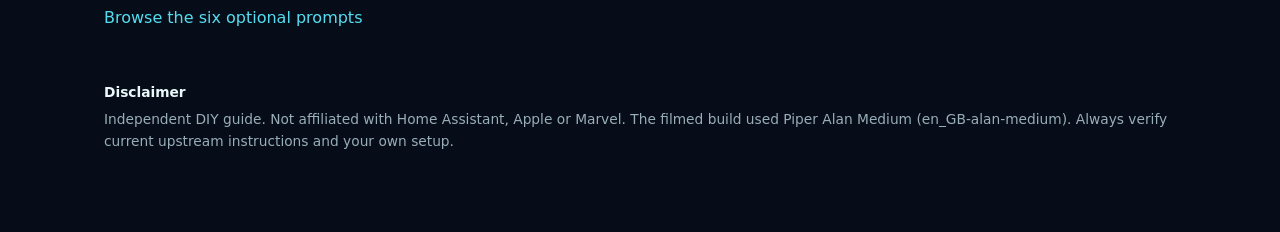
==== commit 2719f489: "Consolidate the JARVIS tutorial and add the voice prompt" ====
--- a/index.html
+++ b/index.html
@@ -1,4 +1,33 @@
-<!doctype html><html lang="en"><head><meta charset="utf-8"><meta name="viewport" content="width=device-width,initial-scale=1"><meta name="description" content="Free adaptable JARVIS-style Home Assistant build tutorial, prompts and commands. Back up before making changes."><title>Build your own JARVIS | JARVIS Guide</title><link rel="stylesheet" href="assets/site.css?v=2"><script defer src="assets/site.js"></script></head><body><main><nav class="header-nav" aria-label="Main navigation"><a href="index.html" class="eyebrow">J.A.R.V.I.S. / FREE BUILD GUIDE</a><div class="nav-links"><a href="START_HERE.html">Getting started</a><a href="docs/COPY_PASTE_COMMANDS.html">Commands</a><a href="prompts/07-full-dashboard-build.html">Dashboard prompt</a><a href="prompts/08-full-home-context-web-search.html">Web search prompt</a></div></nav><div class="eyebrow">LOCAL AI · HOME ASSISTANT · FREE TUTORIAL</div><h1>Give your computer<br>its own JARVIS-style assistant.</h1><p class="lead">A free companion guide to the video: local AI with Home Assistant, a wake word, a cinematic command centre and optional live web search. Follow the steps and adapt them to <em>your</em> setup.</p><span class="pill">Video: M1 Pro · 16 GB RAM</span><span class="pill">Voice: Piper Alan Medium (en_GB)</span><span class="pill">Viewers: use your own hardware</span><aside class="notice" role="note"><strong>Back up your files — use at your own risk.</strong><p>Before running commands or asking an AI to change Home Assistant, back up your Home Assistant configuration, dashboards and important files. I am not responsible for damage or data loss. Proceed at your own risk. AI prompts can produce different or inaccurate results depending on your setup. Read, verify and approve all changes, especially device and heating controls.</p></aside><div class="actions"><a class="cta" href="START_HERE.html">Start the tutorial</a><a class="button" href="docs/COPY_PASTE_COMMANDS.html">Terminal commands</a><a class="button" href="#ai-prompts">AI prompts</a></div><div class="line"></div><section class="architecture" aria-labelledby="architecture-title">
+<!doctype html>
+<html lang="en">
+<head>
+  <meta charset="utf-8">
+  <meta name="viewport" content="width=device-width,initial-scale=1">
+  <meta name="description" content="Set up a local JARVIS-style voice assistant with Home Assistant.">
+  <title>Build your own JARVIS | JARVIS Guide</title>
+  <link rel="stylesheet" href="assets/site.css?v=4">
+</head>
+<body>
+<main>
+<nav class="header-nav" aria-label="Main navigation">
+  <a href="index.html" class="eyebrow">J.A.R.V.I.S. / FREE BUILD GUIDE</a>
+  <div class="nav-links">
+    <a href="START_HERE.html">Getting started</a>
+    <a href="START_HERE.html#terminal-commands">Commands</a>
+    <a href="START_HERE.html#dashboard-prompt">Dashboard prompt</a>
+    <a href="START_HERE.html#web-search-prompt">Web search prompt</a>
+  </div>
+</nav>
+<h1>Build your own JARVIS-style assistant.</h1>
+<p class="lead">Follow the video build using a Mac for speech and AI, and a separate Home Assistant server on the same network.</p>
+<aside class="notice" role="note"><strong>Back up your files — use at your own risk.</strong><p>Before running commands or asking an AI to change Home Assistant, back up your Home Assistant configuration, dashboards and important files. I am not responsible for damage or data loss. Proceed at your own risk. AI prompts can produce different or inaccurate results depending on your setup. Read, verify and approve all changes, especially device and heating controls.</p></aside>
+<div class="actions">
+  <a class="cta" href="START_HERE.html">Start the tutorial</a>
+  <a class="button" href="START_HERE.html#terminal-commands">Terminal commands</a>
+  <a class="button" href="#ai-prompts">AI prompts</a>
+</div>
+<div class="line"></div>
+<section class="architecture" aria-labelledby="architecture-title">
 <h2 id="architecture-title">How JARVIS works on your local network</h2>
 <p class="lead">Two computers on the same local network power the voice assistant in the video.</p>
 <figure class="architecture-diagram">
@@ -37,10 +66,19 @@
 </ol>
 </figcaption>
 </figure>
-</section><div class="line"></div><h2>Build it in manageable stages</h2><div class="grid">
-<article class="tile"><div class="number">01 / LANGUAGE MODEL</div><h3>Ollama + Home Assistant</h3><p>Run a local, tool-capable language model and connect it to your Assist conversation agent.</p></article>
-<article class="tile"><div class="number">02 / EARS + VOICE</div><h3>Whisper + Piper</h3><p>Transcribe speech and play responses. The video uses Piper's <strong>Alan Medium</strong> British voice.</p></article>
-<article class="tile"><div class="number">03 / WAKE WORD</div><h3>“Hey Jarvis”</h3><p>Use a compatible voice satellite. The video uses a community browser card; verify microphone permissions.</p></article>
-<article class="tile"><div class="number">04 / COMMAND CENTRE</div><h3>Build the dashboard</h3><p>Design around real devices, actual voice states and a central JARVIS orb; never invent entity IDs.</p></article>
-<article class="tile"><div class="number">05 / EXTRA CONTEXT</div><h3>Home data + internet</h3><p>Map the real thermostat and indoor sensors, then add optional source-backed online search.</p></article>
-<article class="tile"><div class="number">06 / ADVANCED</div><h3>Voice interruption</h3><p>Optional experimental barge-in. Keep it separate from the tested core setup.</p></article></div><div class="line"></div><h2 id="ai-prompts">AI prompts</h2><p class="lead">These are full-length <strong>public adaptations</strong> of the prompts supplied for the video, not a guessed short summary. They ask AI to inspect your own hardware, Home Assistant environment and services first.</p><div class="grid"><article class="tile"><div class="number">FULL PROMPT 1</div><h3>Build the JARVIS Command Centre</h3><p>Design the dashboard, add the Voice Satellite Card, build the central orb, and preserve working entities and services.</p><div class="actions"><a class="cta" href="prompts/07-full-dashboard-build.html">Read & copy</a><a class="button" href="prompts/07-full-dashboard-build.txt" download>Text file</a></div></article><article class="tile"><div class="number">FULL PROMPT 2</div><h3>Smart-home context + internet search</h3><p>Teach JARVIS which heating device and temperature sensor to use, and investigate live internet search via MCP.</p><div class="actions"><a class="cta" href="prompts/08-full-home-context-web-search.html">Read & copy</a><a class="button" href="prompts/08-full-home-context-web-search.txt" download>Text file</a></div></article></div><p><a href="START_HERE.html#optional-prompts">Browse six optional prompts on Start Here</a></p><div class="line"></div><h2>More free resources</h2><ul class="links"><li><a href="START_HERE.html">Plain-English setup guide</a></li><li><a href="docs/COPY_PASTE_COMMANDS.html">Mac setup commands — Piper Alan Medium included</a></li><li><a href="examples/voice-satellite-card.example.html">Voice Satellite Card YAML example</a></li><li><a href="docs/OFFICIAL_LINKS.html">Official documentation and project links</a></li></ul><p class="muted"><strong>Why no downloadable finished dashboard?</strong> Your Home Assistant environment has unique devices, entity IDs, integrations and permissions. Use the prompts to create a tailored dashboard with verified controls rather than importing someone else's home configuration.</p><footer class="foot"><p><strong>Disclaimer</strong></p><p>Independent DIY guide. Not affiliated with Home Assistant, Apple or Marvel. The filmed build used Piper Alan Medium (en_GB-alan-medium). Always verify current upstream instructions and your own setup.</p></footer></main></body></html>+</section>
+<div class="line"></div>
+<section aria-labelledby="ai-prompts">
+  <h2 id="ai-prompts">AI prompts</h2>
+  <p class="muted">Open a full prompt in the guide and copy it from there.</p>
+  <div class="actions">
+    <a class="button" href="START_HERE.html#dashboard-prompt">Dashboard prompt</a>
+    <a class="button" href="START_HERE.html#web-search-prompt">Web search prompt</a>
+    <a class="button" href="START_HERE.html#voice-assistant-prompt">Voice assistant prompt</a>
+  </div>
+  <p><a href="START_HERE.html#optional-prompts">Browse the six optional prompts</a></p>
+</section>
+<footer class="foot"><p><strong>Disclaimer</strong></p><p>Independent DIY guide. Not affiliated with Home Assistant, Apple or Marvel. The filmed build used Piper Alan Medium (en_GB-alan-medium). Always verify current upstream instructions and your own setup.</p></footer>
+</main>
+</body>
+</html>
--- a/assets/site.css
+++ b/assets/site.css
@@ -165,3 +165,17 @@
   .architecture-arrow::before { top: 2px; left: -3px; transform: rotate(-45deg); }
   .architecture-arrow::after { top: auto; right: auto; bottom: 2px; left: -3px; transform: rotate(135deg); }
 }
+
+.guide { overflow-wrap: anywhere; }
+.guide h2 { margin-top: 36px; }
+.guide-steps { padding-left: 1.55rem; }
+.guide-steps > li { padding-left: .35rem; }
+.guide-steps > li + li { margin-top: 22px; padding-top: 12px; border-top: 1px solid var(--line); }
+.guide-steps > li::marker { color: var(--cyan); font-weight: 800; }
+.guide-steps h3 { margin: 4px 0 8px; }
+.guide-steps h4 { margin-bottom: 4px; }
+.guide-steps p { margin: 6px 0 10px; }
+.guide .command-panel summary { color: var(--cyan); }
+.guide .command-panel .actions { margin: 12px 0; }
+.primary-prompt { scroll-margin-top: 16px; }
+.primary-prompt pre { max-height: min(65vh, 680px); }
